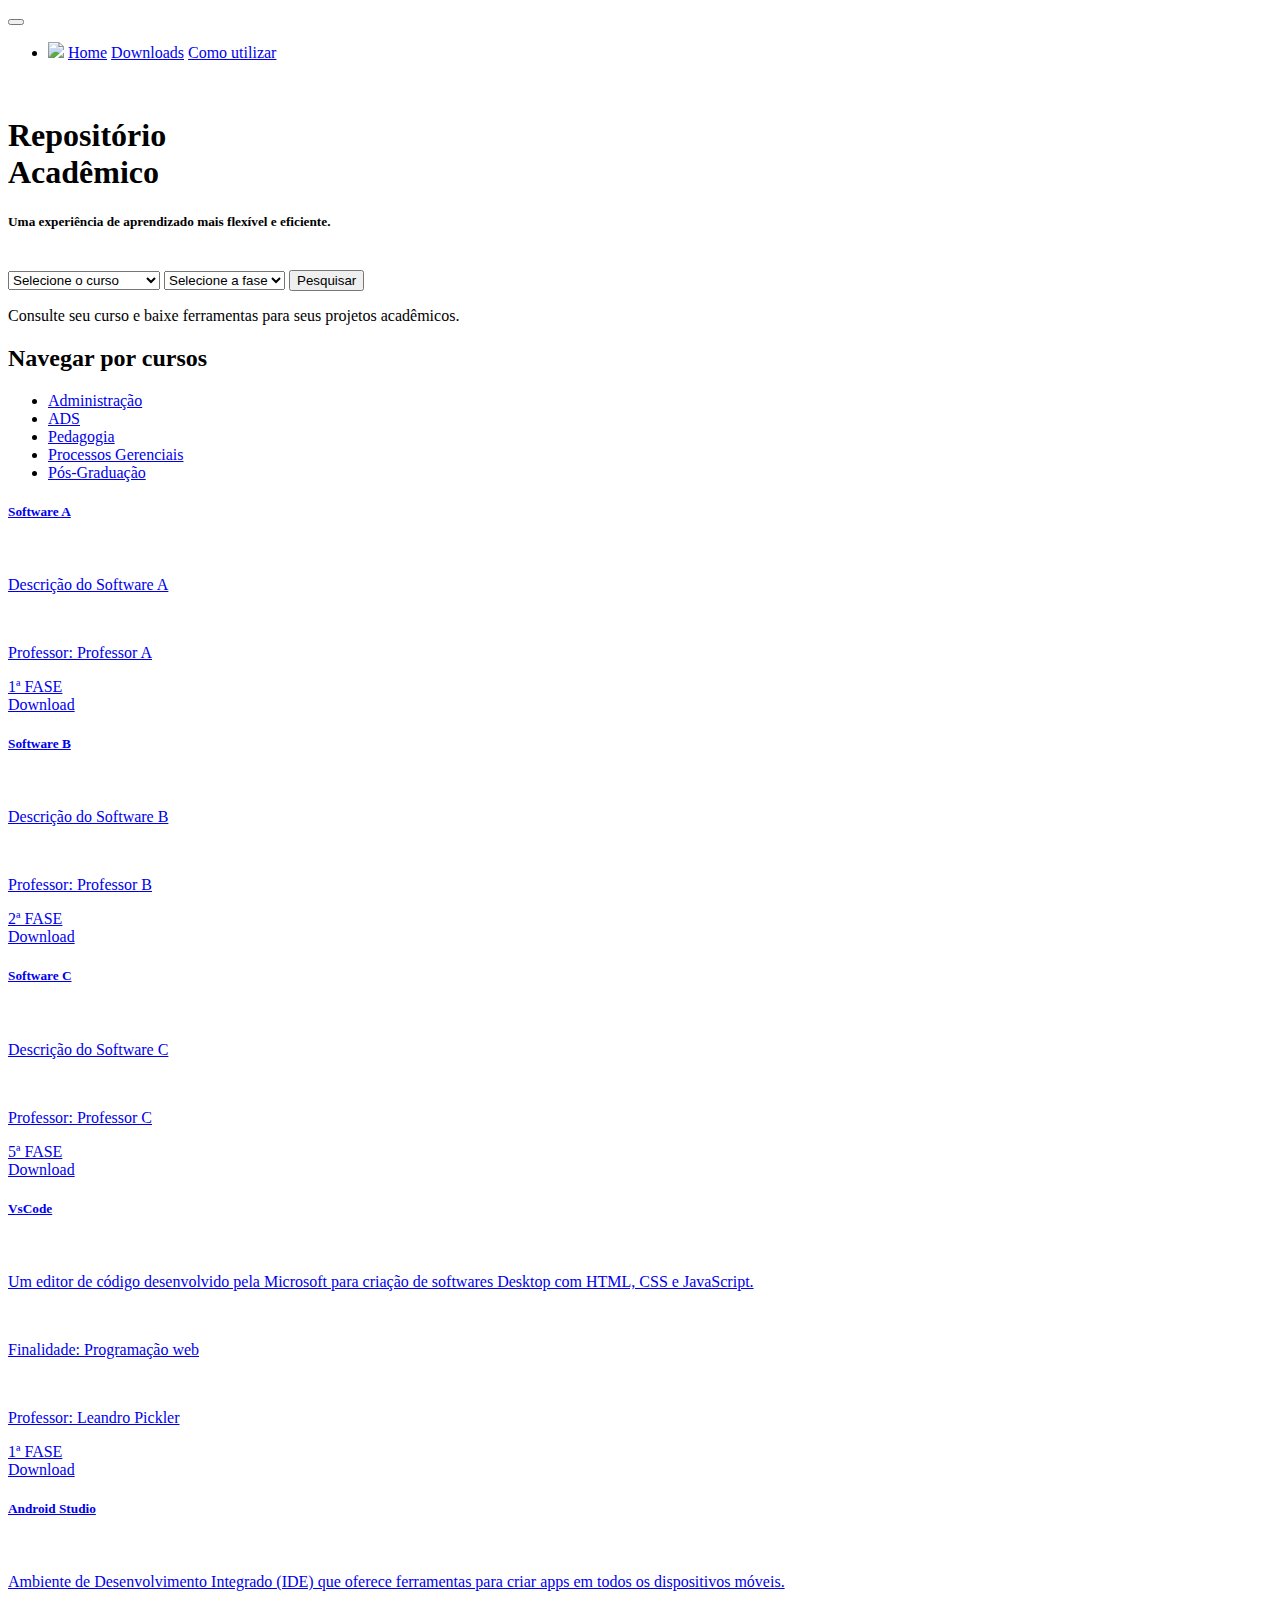
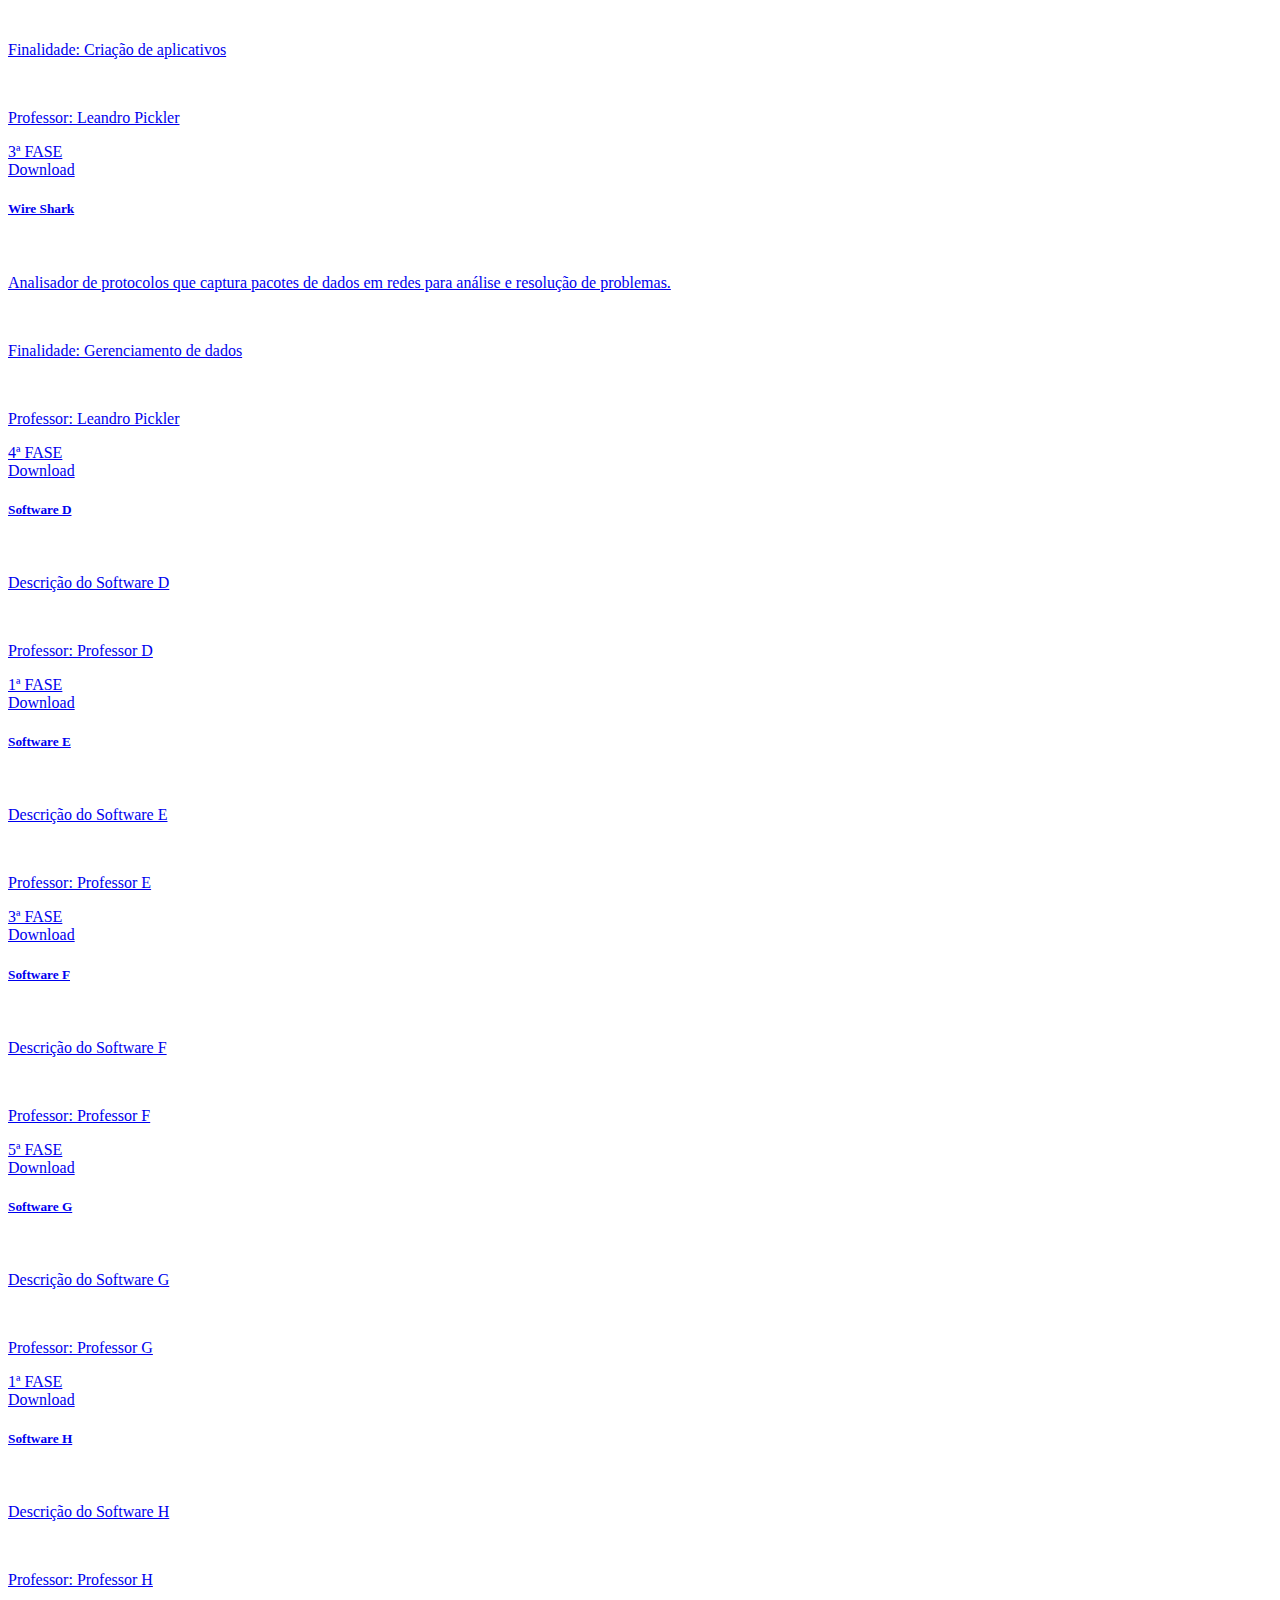
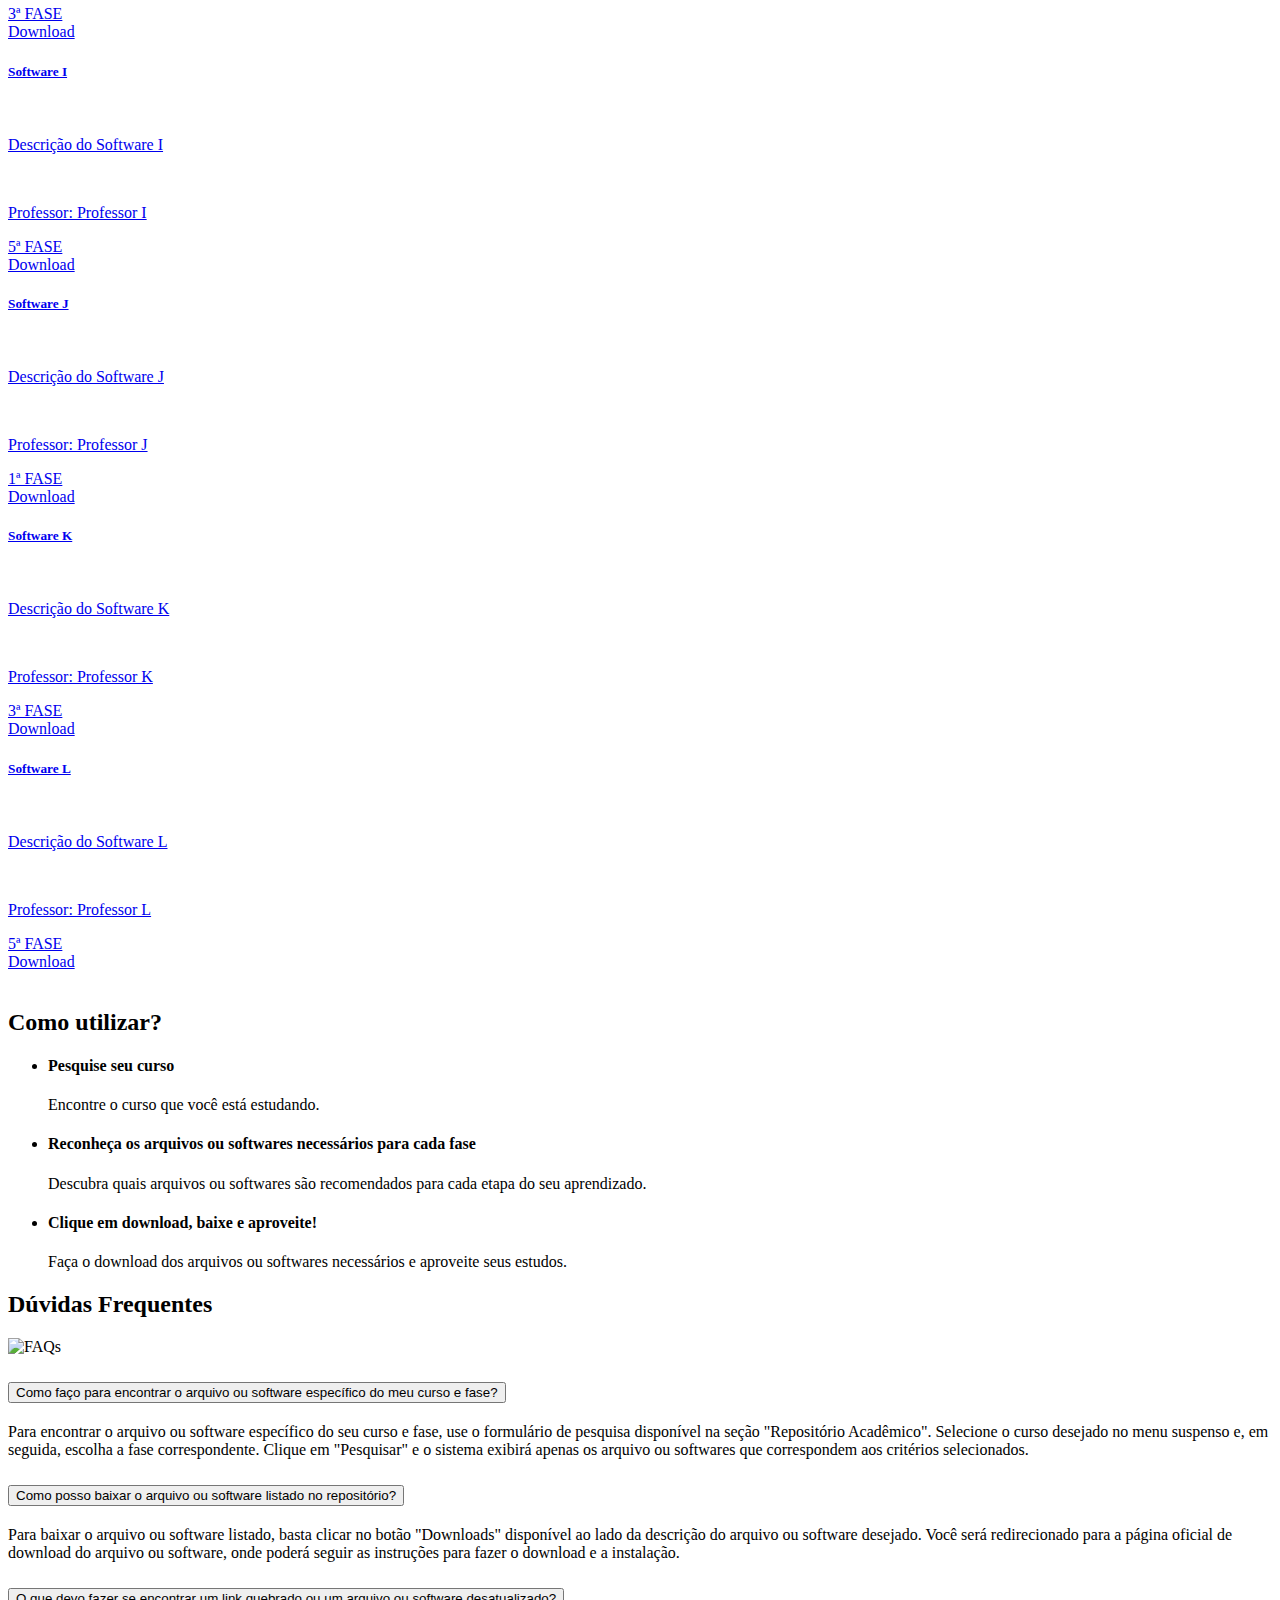
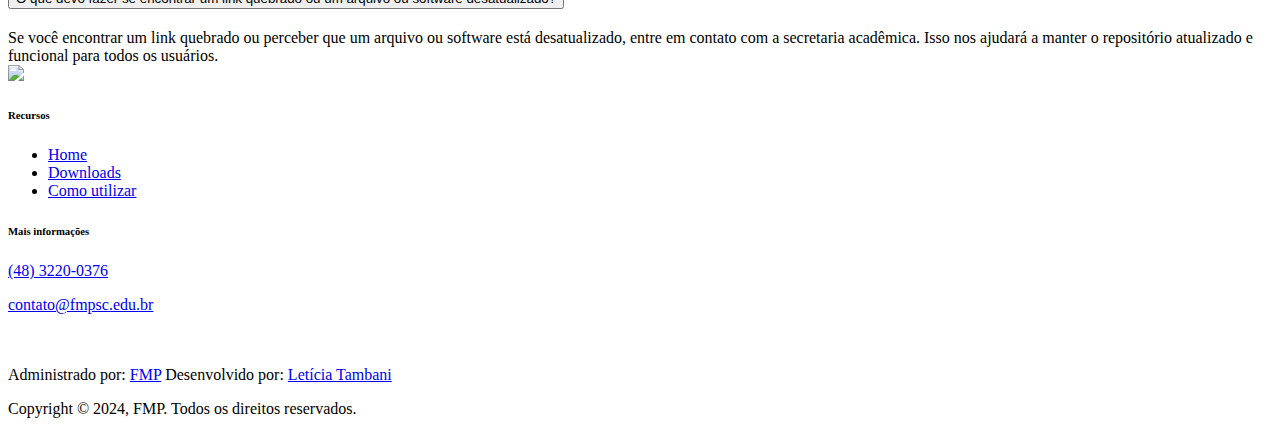
==== index.html @ d6497c0f "Add files via upload" ====
<!doctype html>
<html lang="en">
  <head>
    <meta charset="utf-8">
    <meta name="viewport" content="width=device-width, initial-scale=1">
    <meta name="description" content="">
    <meta name="author" content="">
    <title>FMP - Repositório Acedêmico</title>
    <link rel="icon" href="images/logo.png" type="logo-fmp">
    <!-- CSS FILES -->
    <link rel="preconnect" href="https://fonts.googleapis.com">
    <link rel="preconnect" href="https://fonts.gstatic.com" crossorigin>
    <link href="https://fonts.googleapis.com/css2?family=Montserrat:wght@500;600;700&family=Open+Sans&display=swap" rel="stylesheet">
    <link href="css/bootstrap.min.css" rel="stylesheet">
    <link href="css/bootstrap-icons.css" rel="stylesheet">
    <link href="css/style.css" rel="stylesheet">
  </head>
  <body id="top">
    <main>
      <nav class="navbar navbar-expand-lg">
        <div class="container">
          <a class="navbar-brand" href="index.html"></a>
          <div class="d-lg-none ms-auto me-4">
            <a href="#top" class="navbar-icon bi-person smoothscroll"></a>
          </div>
          <button class="navbar-toggler" type="button" data-bs-toggle="collapse" data-bs-target="#navbarNav" aria-controls="navbarNav" aria-expanded="false" aria-label="Toggle navigation">
            <span class="navbar-toggler-icon"></span>
          </button>
          <div class="collapse navbar-collapse" id="navbarNav">
            <ul class="navbar-nav ms-lg-5 me-lg-auto">
              <li class="nav-item">
                <img src="images/logo_fmp.png">
                <a class="nav-link click-scroll" href="#section_1">Home</a>
                <a class="nav-link click-scroll" href="#section_2">Downloads</a>
                <a class="nav-link click-scroll" href="#section_3">Como utilizar</a>
              </li>
            </ul>
          </div>
        </div>
      </nav>
      <!-- INÍCIO -->
      <section class="hero-section d-flex justify-content-center align-items-center" id="section_1">
        <div class="container">
          <div class="row">
            <div class="col-lg-8 col-12 mx-auto">
              </br>
              <h1 class="text-white text-center">Repositório </br> Acadêmico </h1>
              <h5 class="text-center">Uma experiência de aprendizado mais flexível e eficiente.</h5>
              </br>
              <form id="searchForm" class="custom-form mt-4 pt-2 mb-lg-0 mb-5">
                <div class="input-group input-group-lg">
                  <span class="input-group-text bi-search" id="basic-addon1"></span>
                  <select name="course" id="course" class="form-control">
                    <option value="" disabled selected>Selecione o curso</option>
                    <option value="administracao">Administração</option>
                    <option value="ads">ADS</option>
                    <option value="pedagogia">Pedagogia</option>
                    <option value="processos">Processos Gerenciais</option>
                    <option value="pos">Pós Graduação</option>
                  </select>
                  <select name="phase" id="phase" class="form-control">
                    <option value="" disabled selected>Selecione a fase</option>
                  </select>
                  <button type="submit" class="form-control">Pesquisar</button>
                </div>
              </form>
              <p class="text-white text-center">Consulte seu curso e baixe ferramentas para seus projetos acadêmicos.</p>
            </div>
          </div>
        </div>
      </section>
      <!-- CURSOS -->
      <section class="explore-section section-padding" id="section_2">
         <div class="container">
             <div class="col-12 text-center">
                 <h2 class="mb-4">Navegar por cursos</h2>
             </div>
         </div>
         <div class="container-fluid">
             <div class="row">
                 <ul class="nav nav-tabs" id="myTab" role="tablist">
                     <li class="nav-item" role="presentation">
                         <a class="nav-link active" id="administracao-tab" data-bs-toggle="tab" href="#administracao-tab-pane" role="tab" aria-controls="administracao-tab-pane" aria-selected="true">Administração</a>
                     </li>
                     <li class="nav-item" role="presentation">
                         <a class="nav-link" id="ads-tab" data-bs-toggle="tab" href="#ads-tab-pane" role="tab" aria-controls="ads-tab-pane" aria-selected="false">ADS</a>
                     </li>
                     <li class="nav-item" role="presentation">
                         <a class="nav-link" id="pedagogia-tab" data-bs-toggle="tab" href="#pedagogia-tab-pane" role="tab" aria-controls="pedagogia-tab-pane" aria-selected="false">Pedagogia</a>
                     </li>
                     <li class="nav-item" role="presentation">
                         <a class="nav-link" id="processos-tab" data-bs-toggle="tab" href="#processos-tab-pane" role="tab" aria-controls="processos-tab-pane" aria-selected="false">Processos Gerenciais</a>
                     </li>
                     <li class="nav-item" role="presentation">
                         <a class="nav-link" id="pos-tab" data-bs-toggle="tab" href="#pos-tab-pane" role="tab" aria-controls="pos-tab-pane" aria-selected="false">Pós-Graduação</a>
                     </li>
                 </ul>
             </div>
         </div>
         <div class="container">
             <div class="row">
                 <div class="tab-content" id="myTabContent">
                     <!-- CURSOS: ADMINISTRACAO -->
                     <div class="tab-pane fade show active" id="administracao-tab-pane" role="tabpanel" aria-labelledby="administracao-tab" tabindex="0">
                         <div class="row">
                             <div class="col-lg-4 col-md-6 col-12 mb-4 mb-lg-0">
                                 <div class="custom-block bg-white shadow-lg">
                                     <a href="topics-detail.html">
                                         <div class="d-flex">
                                             <div>
                                                 <h5 class="mb-2">Software A</h5>
                                                 <img src="images/courses/logo_software1.jpg" class="custom-block-image img-fluid" alt="">
                                                 <p class="mb-0">Descrição do Software A</p>
                                                 <br>
                                                 <p class="mb-0">Professor: Professor A</p>
                                             </div>
                                             <span class="badge bg-1fase rounded-pill ms-auto">1ª FASE</span>
                                         </div>
                                     </a>
                                     <a href="https://developer.android.com/studio?hl=pt-br#get-android-studio" class="btn custom-btn mt-2 mt-lg-3">Download</a>
                                 </div>
                             </div>
                             <div class="col-lg-4 col-md-6 col-12 mb-4 mb-lg-0">
                                 <div class="custom-block bg-white shadow-lg">
                                     <a href="topics-detail.html">
                                         <div class="d-flex">
                                             <div>
                                                 <h5 class="mb-2">Software B</h5>
                                                 <img src="images/courses/logo_software2.jpg" class="custom-block-image img-fluid" alt="">
                                                 <p class="mb-0">Descrição do Software B</p>
                                                 <br>
                                                 <p class="mb-0">Professor: Professor B</p>
                                             </div>
                                             <span class="badge bg-2fase rounded-pill ms-auto">2ª FASE</span>
                                         </div>
                                     </a>
                                     <a href="https://developer.android.com/studio?hl=pt-br#get-android-studio" class="btn custom-btn mt-2 mt-lg-3">Download</a>
                                 </div>
                             </div>
                             <div class="col-lg-4 col-md-6 col-12 mb-4 mb-lg-0">
                                 <div class="custom-block bg-white shadow-lg">
                                     <a href="topics-detail.html">
                                         <div class="d-flex">
                                             <div>
                                                 <h5 class="mb-2">Software C</h5>
                                                 <img src="images/courses/logo_software3.jpg" class="custom-block-image img-fluid" alt="">
                                                 <p class="mb-0">Descrição do Software C</p>
                                                 <br>
                                                 <p class="mb-0">Professor: Professor C</p>
                                             </div>
                                             <span class="badge bg-5fase rounded-pill ms-auto">5ª FASE</span>
                                         </div>
                                     </a>
                                     <a href="https://developer.android.com/studio?hl=pt-br#get-android-studio" class="btn custom-btn mt-2 mt-lg-3">Download</a>
                                 </div>
                             </div>
                         </div>
                     </div>
                     <!-- CURSOS: ADS -->
                     <div class="tab-pane fade" id="ads-tab-pane" role="tabpanel" aria-labelledby="ads-tab" tabindex="0">
                         <div class="row">
                             <div class="col-lg-4 col-md-6 col-12 mb-4 mb-lg-0">
                                 <div class="custom-block bg-white shadow-lg">
                                     <a href="topics-detail.html">
                                         <div class="d-flex">
                                             <div>
                                                 <h5 class="mb-2">VsCode</h5>
                                                 <img src="images/courses/logo_vscode.png" class="custom-block-image img-fluid" alt="">
                                                 <p class="mb-0">Um editor de código desenvolvido pela Microsoft para criação de softwares Desktop com HTML, CSS e JavaScript.</p>
                                                 <br>
                                                 <p class="mb-0">Finalidade: Programação web</p>
                                                 <br>
                                                 <p class="mb-0">Professor: Leandro Pickler</p>
                                             </div>
                                             <span class="badge bg-1fase rounded-pill ms-auto">1ª FASE</span>
                                         </div>
                                     </a>
                                     <a href="https://code.visualstudio.com/download" class="btn custom-btn mt-2 mt-lg-3">Download</a>
                                 </div>
                             </div>
                             <div class="col-lg-4 col-md-6 col-12 mb-4 mb-lg-0">
                                 <div class="custom-block bg-white shadow-lg">
                                     <a href="topics-detail.html">
                                         <div class="d-flex">
                                             <div>
                                                 <h5 class="mb-2">Android Studio</h5>
                                                 <img src="images/courses/logo_androidstudio.png" class="custom-block-image img-fluid" alt="">
                                                 <p class="mb-0">Ambiente de Desenvolvimento Integrado (IDE) que oferece ferramentas para criar apps em todos os dispositivos móveis.</p>
                                                 <br>
                                                 <p class="mb-0">Finalidade: Criação de aplicativos</p>
                                                 <br>
                                                 <p class="mb-0">Professor: Leandro Pickler</p>
                                             </div>
                                             <span class="badge bg-3fase rounded-pill ms-auto">3ª FASE</span>
                                         </div>
                                     </a>
                                     <a href="https://developer.android.com/studio?hl=pt-br#get-android-studio" class="btn custom-btn mt-2 mt-lg-3">Download</a>
                                 </div>
                             </div>
                             <div class="col-lg-4 col-md-6 col-12 mb-4 mb-lg-0">
                                 <div class="custom-block bg-white shadow-lg">
                                     <a href="topics-detail.html">
                                         <div class="d-flex">
                                             <div>
                                                 <h5 class="mb-2">Wire Shark</h5>
                                                 <img src="images/courses/logo_wireshark.png" class="custom-block-image img-fluid" alt="">
                                                 <p class="mb-0">Analisador de protocolos que captura pacotes de dados em redes para análise e resolução de problemas.</p>
                                                 <br>
                                                 <p class="mb-0">Finalidade: Gerenciamento de dados</p>
                                                 <br>
                                                 <p class="mb-0">Professor: Leandro Pickler</p>
                                             </div>
                                             <span class="badge bg-4fase rounded-pill ms-auto">4ª FASE</span>
                                         </div>
                                     </a>
                                     <a href="https://www.wireshark.org/download.html" class="btn custom-btn mt-2 mt-lg-3">Download</a>
                                 </div>
                             </div>
                         </div>
                     </div>
                     <!-- CURSOS: PEDAGOGIA -->
                     <div class="tab-pane fade" id="pedagogia-tab-pane" role="tabpanel" aria-labelledby="pedagogia-tab" tabindex="0">
                         <div class="row">
                             <div class="col-lg-4 col-md-6 col-12 mb-4 mb-lg-0">
                                 <div class="custom-block bg-white shadow-lg">
                                     <a href="topics-detail.html">
                                         <div class="d-flex">
                                             <div>
                                                 <h5 class="mb-2">Software D</h5>
                                                 <img src="images/courses/logo_software4.jpg" class="custom-block-image img-fluid" alt="">
                                                 <p class="mb-0">Descrição do Software D</p>
                                                 <br>
                                                 <p class="mb-0">Professor: Professor D</p>
                                             </div>
                                             <span class="badge bg-1fase rounded-pill ms-auto">1ª FASE</span>
                                         </div>
                                     </a>
                                     <a href="https://developer.android.com/studio?hl=pt-br#get-android-studio" class="btn custom-btn mt-2 mt-lg-3">Download</a>
                                 </div>
                             </div>
                             <div class="col-lg-4 col-md-6 col-12 mb-4 mb-lg-0">
                                 <div class="custom-block bg-white shadow-lg">
                                     <a href="topics-detail.html">
                                         <div class="d-flex">
                                             <div>
                                                 <h5 class="mb-2">Software E</h5>
                                                 <img src="images/courses/logo_software5.jpg" class="custom-block-image img-fluid" alt="">
                                                 <p class="mb-0">Descrição do Software E</p>
                                                 <br>
                                                 <p class="mb-0">Professor: Professor E</p>
                                             </div>
                                             <span class="badge bg-3fase rounded-pill ms-auto">3ª FASE</span>
                                         </div>
                                     </a>
                                     <a href="https://developer.android.com/studio?hl=pt-br#get-android-studio" class="btn custom-btn mt-2 mt-lg-3">Download</a>
                                 </div>
                             </div>
                             <div class="col-lg-4 col-md-6 col-12 mb-4 mb-lg-0">
                                 <div class="custom-block bg-white shadow-lg">
                                     <a href="topics-detail.html">
                                         <div class="d-flex">
                                             <div>
                                                 <h5 class="mb-2">Software F</h5>
                                                 <img src="images/courses/logo_software6.jpg" class="custom-block-image img-fluid" alt="">
                                                 <p class="mb-0">Descrição do Software F</p>
                                                 <br>
                                                 <p class="mb-0">Professor: Professor F</p>
                                             </div>
                                             <span class="badge bg-5fase rounded-pill ms-auto">5ª FASE</span>
                                         </div>
                                     </a>
                                     <a href="https://developer.android.com/studio?hl=pt-br#get-android-studio" class="btn custom-btn mt-2 mt-lg-3">Download</a>
                                 </div>
                             </div>
                         </div>
                     </div>
                     <!-- CURSOS: PROCESSOS GERENCIAIS -->
                     <div class="tab-pane fade" id="processos-tab-pane" role="tabpanel" aria-labelledby="processos-tab" tabindex="0">
                         <div class="row">
                             <div class="col-lg-4 col-md-6 col-12 mb-4 mb-lg-0">
                                 <div class="custom-block bg-white shadow-lg">
                                     <a href="topics-detail.html">
                                         <div class="d-flex">
                                             <div>
                                                 <h5 class="mb-2">Software G</h5>
                                                 <img src="images/courses/logo_software7.jpg" class="custom-block-image img-fluid" alt="">
                                                 <p class="mb-0">Descrição do Software G</p>
                                                 <br>
                                                 <p class="mb-0">Professor: Professor G</p>
                                             </div>
                                             <span class="badge bg-1fase rounded-pill ms-auto">1ª FASE</span>
                                         </div>
                                     </a>
                                     <a href="https://developer.android.com/studio?hl=pt-br#get-android-studio" class="btn custom-btn mt-2 mt-lg-3">Download</a>
                                 </div>
                             </div>
                             <div class="col-lg-4 col-md-6 col-12 mb-4 mb-lg-0">
                                 <div class="custom-block bg-white shadow-lg">
                                     <a href="topics-detail.html">
                                         <div class="d-flex">
                                             <div>
                                                 <h5 class="mb-2">Software H</h5>
                                                 <img src="images/courses/logo_software8.jpg" class="custom-block-image img-fluid" alt="">
                                                 <p class="mb-0">Descrição do Software H</p>
                                                 <br>
                                                 <p class="mb-0">Professor: Professor H</p>
                                             </div>
                                             <span class="badge bg-3fase rounded-pill ms-auto">3ª FASE</span>
                                         </div>
                                     </a>
                                     <a href="https://developer.android.com/studio?hl=pt-br#get-android-studio" class="btn custom-btn mt-2 mt-lg-3">Download</a>
                                 </div>
                             </div>
                             <div class="col-lg-4 col-md-6 col-12 mb-4 mb-lg-0">
                                 <div class="custom-block bg-white shadow-lg">
                                     <a href="topics-detail.html">
                                         <div class="d-flex">
                                             <div>
                                                 <h5 class="mb-2">Software I</h5>
                                                 <img src="images/courses/logo_software9.jpg" class="custom-block-image img-fluid" alt="">
                                                 <p class="mb-0">Descrição do Software I</p>
                                                 <br>
                                                 <p class="mb-0">Professor: Professor I</p>
                                             </div>
                                             <span class="badge bg-5fase rounded-pill ms-auto">5ª FASE</span>
                                         </div>
                                     </a>
                                     <a href="https://developer.android.com/studio?hl=pt-br#get-android-studio" class="btn custom-btn mt-2 mt-lg-3">Download</a>
                                 </div>
                             </div>
                         </div>
                     </div>
                     <!-- CURSOS: POS-GRADUACAO -->
                     <div class="tab-pane fade" id="pos-tab-pane" role="tabpanel" aria-labelledby="pos-tab" tabindex="0">
                         <div class="row">
                             <div class="col-lg-4 col-md-6 col-12 mb-4 mb-lg-0">
                                 <div class="custom-block bg-white shadow-lg">
                                     <a href="topics-detail.html">
                                         <div class="d-flex">
                                             <div>
                                                 <h5 class="mb-2">Software J</h5>
                                                 <img src="images/courses/logo_software10.jpg" class="custom-block-image img-fluid" alt="">
                                                 <p class="mb-0">Descrição do Software J</p>
                                                 <br>
                                                 <p class="mb-0">Professor: Professor J</p>
                                             </div>
                                             <span class="badge bg-1fase rounded-pill ms-auto">1ª FASE</span>
                                         </div>
                                     </a>
                                     <a href="https://developer.android.com/studio?hl=pt-br#get-android-studio" class="btn custom-btn mt-2 mt-lg-3">Download</a>
                                 </div>
                             </div>
                             <div class="col-lg-4 col-md-6 col-12 mb-4 mb-lg-0">
                                 <div class="custom-block bg-white shadow-lg">
                                     <a href="topics-detail.html">
                                         <div class="d-flex">
                                             <div>
                                                 <h5 class="mb-2">Software K</h5>
                                                 <img src="images/courses/logo_software11.jpg" class="custom-block-image img-fluid" alt="">
                                                 <p class="mb-0">Descrição do Software K</p>
                                                 <br>
                                                 <p class="mb-0">Professor: Professor K</p>
                                             </div>
                                             <span class="badge bg-3fase rounded-pill ms-auto">3ª FASE</span>
                                         </div>
                                     </a>
                                     <a href="https://developer.android.com/studio?hl=pt-br#get-android-studio" class="btn custom-btn mt-2 mt-lg-3">Download</a>
                                 </div>
                             </div>
                             <div class="col-lg-4 col-md-6 col-12 mb-4 mb-lg-0">
                                 <div class="custom-block bg-white shadow-lg">
                                     <a href="topics-detail.html">
                                         <div class="d-flex">
                                             <div>
                                                 <h5 class="mb-2">Software L</h5>
                                                 <img src="images/courses/logo_software12.jpg" class="custom-block-image img-fluid" alt="">
                                                 <p class="mb-0">Descrição do Software L</p>
                                                 <br>
                                                 <p class="mb-0">Professor: Professor L</p>
                                             </div>
                                             <span class="badge bg-5fase rounded-pill ms-auto">5ª FASE</span>
                                         </div>
                                     </a>
                                     <a href="https://developer.android.com/studio?hl=pt-br#get-android-studio" class="btn custom-btn mt-2 mt-lg-3">Download</a>
                                 </div>
                             </div>
                         </div>
                     </div>
                 </div>
             </div>
         </section>
      <!-- COMO UTILIZAR -->
      <div class="tab-pane fade" id="education-tab-pane" role="tabpanel" aria-labelledby="education-tab" tabindex="0">
        <div class="row">
          <div class="col-lg-6 col-md-6 col-12 mb-4 mb-lg-3">
            <div class="custom-block bg-white shadow-lg">
              <a href="topics-detail.html">
                <div class="d-flex">
                  <img src="images/topics/undraw_Educator_re_ju47.png" class="custom-block-image img-fluid" alt="">
              </a>
            </div>
          </div>
        </div>
      </div>
      </div>
      </div>
      </div>
      </section>
      <section class="timeline-section section-padding" id="section_3">
        <div class="section-overlay"></div>
        <div class="container">
          <div class="row">
            <div class="col-12 text-center">
              <h2 class="text-white mb-4"> Como utilizar? </h1>
            </div>
            <div class="col-lg-10 col-12 mx-auto">
              <div class="timeline-container">
                <ul class="vertical-scrollable-timeline" id="vertical-scrollable-timeline">
                  <div class="list-progress">
                    <div class="inner"></div>
                  </div>
                  <li>
                    <h4 class="text-white mb-3">Pesquise seu curso</h4>
                    <p class="text-white">Encontre o curso que você está estudando.</p>
                    <div class="icon-holder">
                      <i class="bi-search"></i>
                    </div>
                  </li>
                  <li>
                    <h4 class="text-white mb-3">Reconheça os arquivos ou softwares necessários para cada fase</h4>
                    <p class="text-white">Descubra quais arquivos ou softwares são recomendados para cada etapa do seu aprendizado.</p>
                    <div class="icon-holder">
                      <i class="bi-bookmark"></i>
                    </div>
                  </li>
                  <li>
                    <h4 class="text-white mb-3">Clique em download, baixe e aproveite!</h4>
                    <p class="text-white">Faça o download dos arquivos ou softwares necessários e aproveite seus estudos.</p>
                    <div class="icon-holder">
                      <i class="bi-book"></i>
                    </div>
                  </li>
                </ul>
              </div>
            </div>
          </div>
        </div>
      </section>
      <section class="faq-section section-padding" id="section_4">
        <div class="container">
          <div class="row">
            <div class="col-lg-6 col-12">
              <h2 class="mb-4">Dúvidas Frequentes</h2>
            </div>
            <div class="clearfix"></div>
            <div class="col-lg-5 col-12">
              <img src="images/faq.png" class="img-fluid" alt="FAQs">
            </div>
            <div class="col-lg-6 col-12 m-auto">
              <div class="accordion" id="accordionExample">
                <div class="accordion-item">
                  <h2 class="accordion-header" id="headingOne">
                    <button class="accordion-button" type="button" data-bs-toggle="collapse" data-bs-target="#collapseOne" aria-expanded="false" aria-controls="collapseOne"> Como faço para encontrar o arquivo ou software específico do meu curso e fase? </button>
                  </h2>
                  <div id="collapseOne" class="accordion-collapse collapse show" aria-labelledby="headingOne" data-bs-parent="#accordionExample">
                    <div class="accordion-body"> Para encontrar o arquivo ou software específico do seu curso e fase, use o formulário de pesquisa disponível na seção "Repositório Acadêmico". Selecione o curso desejado no menu suspenso e, em seguida, escolha a fase correspondente. Clique em "Pesquisar" e o sistema exibirá apenas os arquivo ou softwares que correspondem aos critérios selecionados. </div>
                  </div>
                </div>
                <div class="accordion-item">
                  <h2 class="accordion-header" id="headingTwo">
                    <button class="accordion-button collapsed" type="button" data-bs-toggle="collapse" data-bs-target="#collapseTwo" aria-expanded="false" aria-controls="collapseTwo"> Como posso baixar o arquivo ou software listado no repositório? </button>
                  </h2>
                  <div id="collapseTwo" class="accordion-collapse collapse" aria-labelledby="headingTwo" data-bs-parent="#accordionExample">
                    <div class="accordion-body"> Para baixar o arquivo ou software listado, basta clicar no botão "Downloads" disponível ao lado da descrição do arquivo ou software desejado. Você será redirecionado para a página oficial de download do arquivo ou software, onde poderá seguir as instruções para fazer o download e a instalação. </div>
                  </div>
                </div>
                <div class="accordion-item">
                  <h2 class="accordion-header" id="headingThree">
                    <button class="accordion-button collapsed" type="button" data-bs-toggle="collapse" data-bs-target="#collapseThree" aria-expanded="false" aria-controls="collapseThree"> O que devo fazer se encontrar um link quebrado ou um arquivo ou software desatualizado? </button>
                  </h2>
                  <div id="collapseThree" class="accordion-collapse collapse" aria-labelledby="headingThree" data-bs-parent="#accordionExample">
                    <div class="accordion-body"> Se você encontrar um link quebrado ou perceber que um arquivo ou software está desatualizado, entre em contato com a secretaria acadêmica. Isso nos ajudará a manter o repositório atualizado e funcional para todos os usuários. </div>
                  </div>
                </div>
              </div>
            </div>
          </div>
        </div>
      </section>
      <footer class="site-footer section-padding">
        <div class="container">
          <div class="row">
            <div class="col-lg-3 col-12 mb-4 pb-2">
              <a class="navbar-brand mb-2" href="index.html">
                <img src="images/logo_fmp.png">
              </a>
            </div>
            <div class="col-lg-3 col-md-4 col-6">
              <h6 class="site-footer-title mb-3">Recursos</h6>
              <ul class="site-footer-links">
                <li class="site-footer-link-item">
                  <a href="section_1" class="site-footer-link">Home</a>
                </li>
                <li class="site-footer-link-item">
                  <a href="section_2" class="site-footer-link">Downloads</a>
                </li>
                <li class="site-footer-link-item">
                  <a href="section_3" class="site-footer-link">Como utilizar</a>
                </li>
              </ul>
            </div>
            <div class="col-lg-3 col-md-4 col-6 mb-4 mb-lg-0">
              <h6 class="site-footer-title mb-3">Mais informações</h6>
              <p class="text-white d-flex mb-1">
                <a href="tel: +554832200376" class="site-footer-link"> (48) 3220-0376 </a>
              </p>
              <p class="text-white d-flex">
                <a href="mailto:contato@fmpsc.edu.br" class="site-footer-link"> contato@fmpsc.edu.br </a>
              </p>
            </div>
            <div class="col-lg-3 col-md-4 col-12 mt-4 mt-lg-0 ms-auto">
              <br>
              <br>Administrado por: <a rel="nofollow" href="http://fmpsc.edu.br/" target="_blank">FMP</a> Desenvolvido por: <a href="https://www.linkedin.com/in/let%C3%ADcia-tambani/">Letícia Tambani</a>
              </p>
            </div>
            <p class="copyright-text mt-lg-5 mt-4">Copyright © 2024, FMP. Todos os direitos reservados.
          </div>
        </div>
      </footer>
      <!-- ARQUIVOS JAVA -->
      <script src="js/jquery.min.js"></script>
      <script src="js/bootstrap.bundle.min.js"></script>
      <script src="js/jquery.sticky.js"></script>
      <script src="js/click-scroll.js"></script>
      <script src="js/custom.js"></script>
      <script src="js/scripts.js"></script>
  </body>
</html>
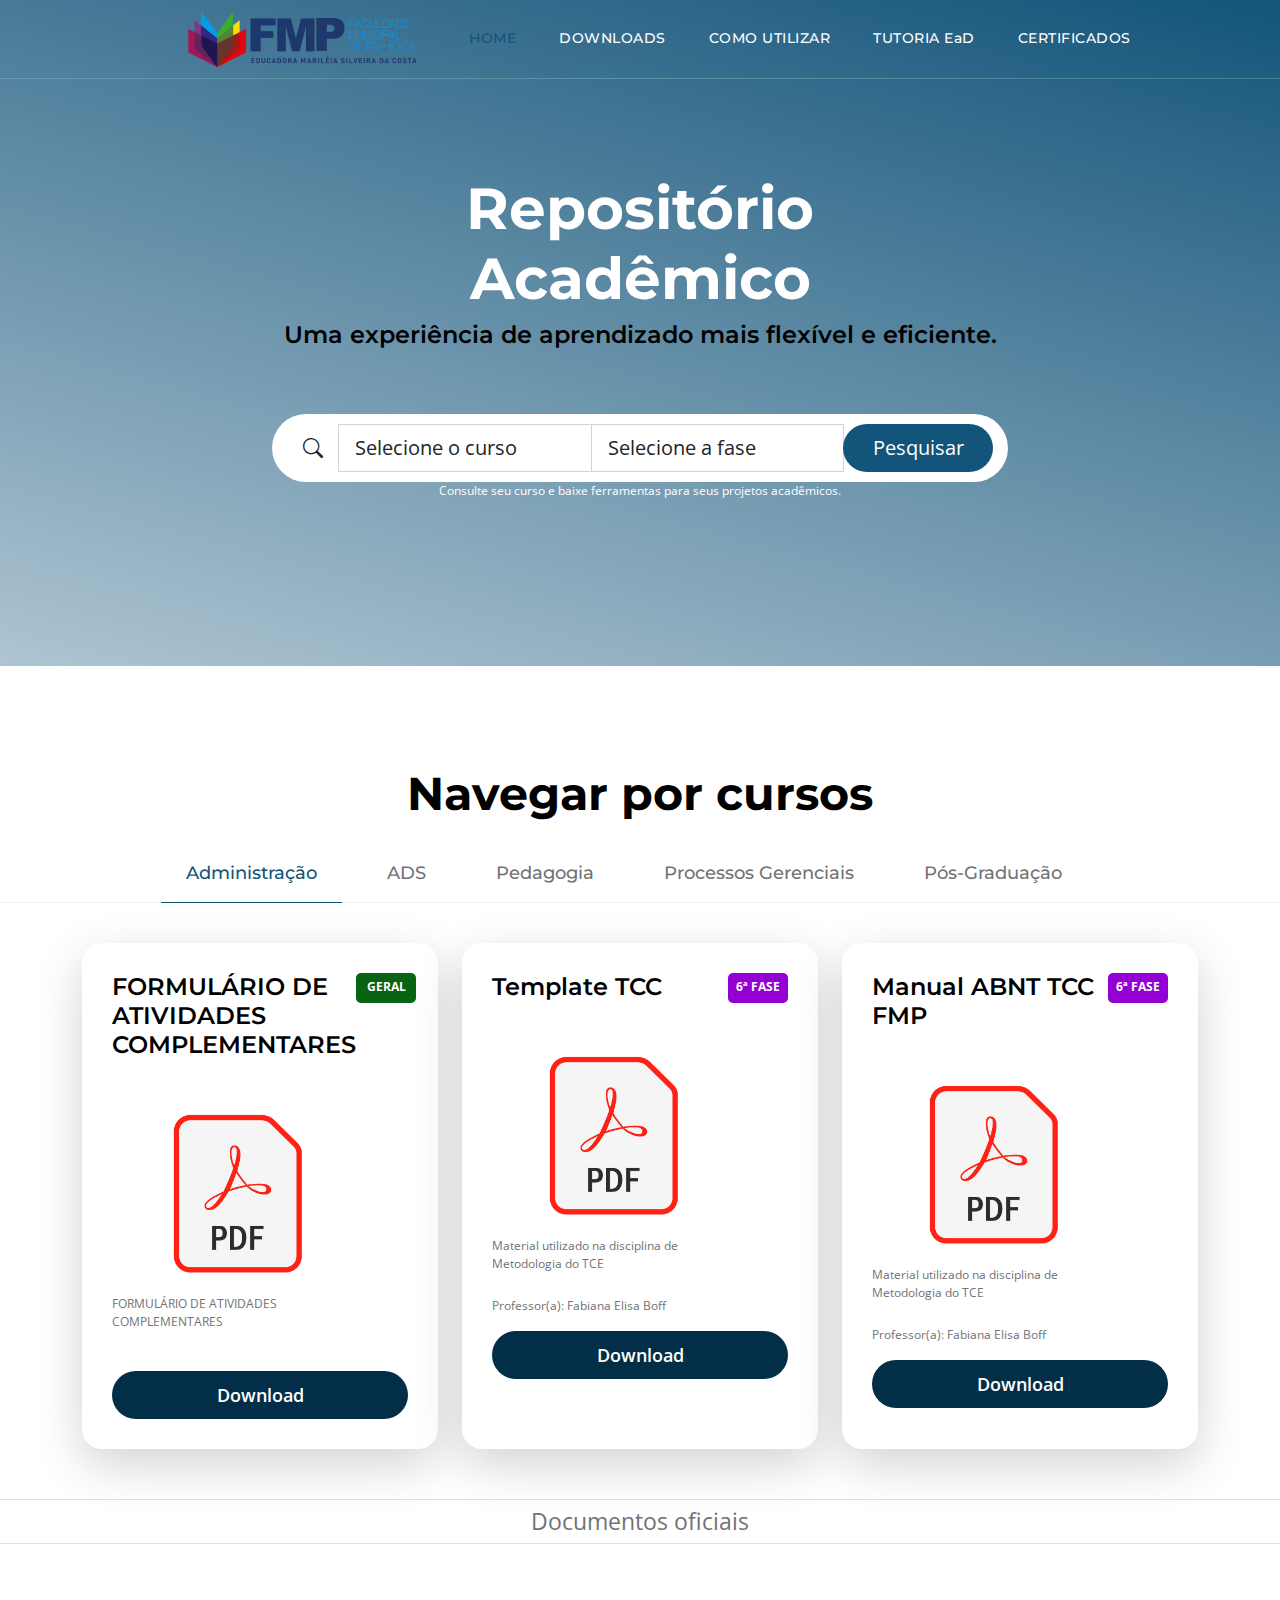
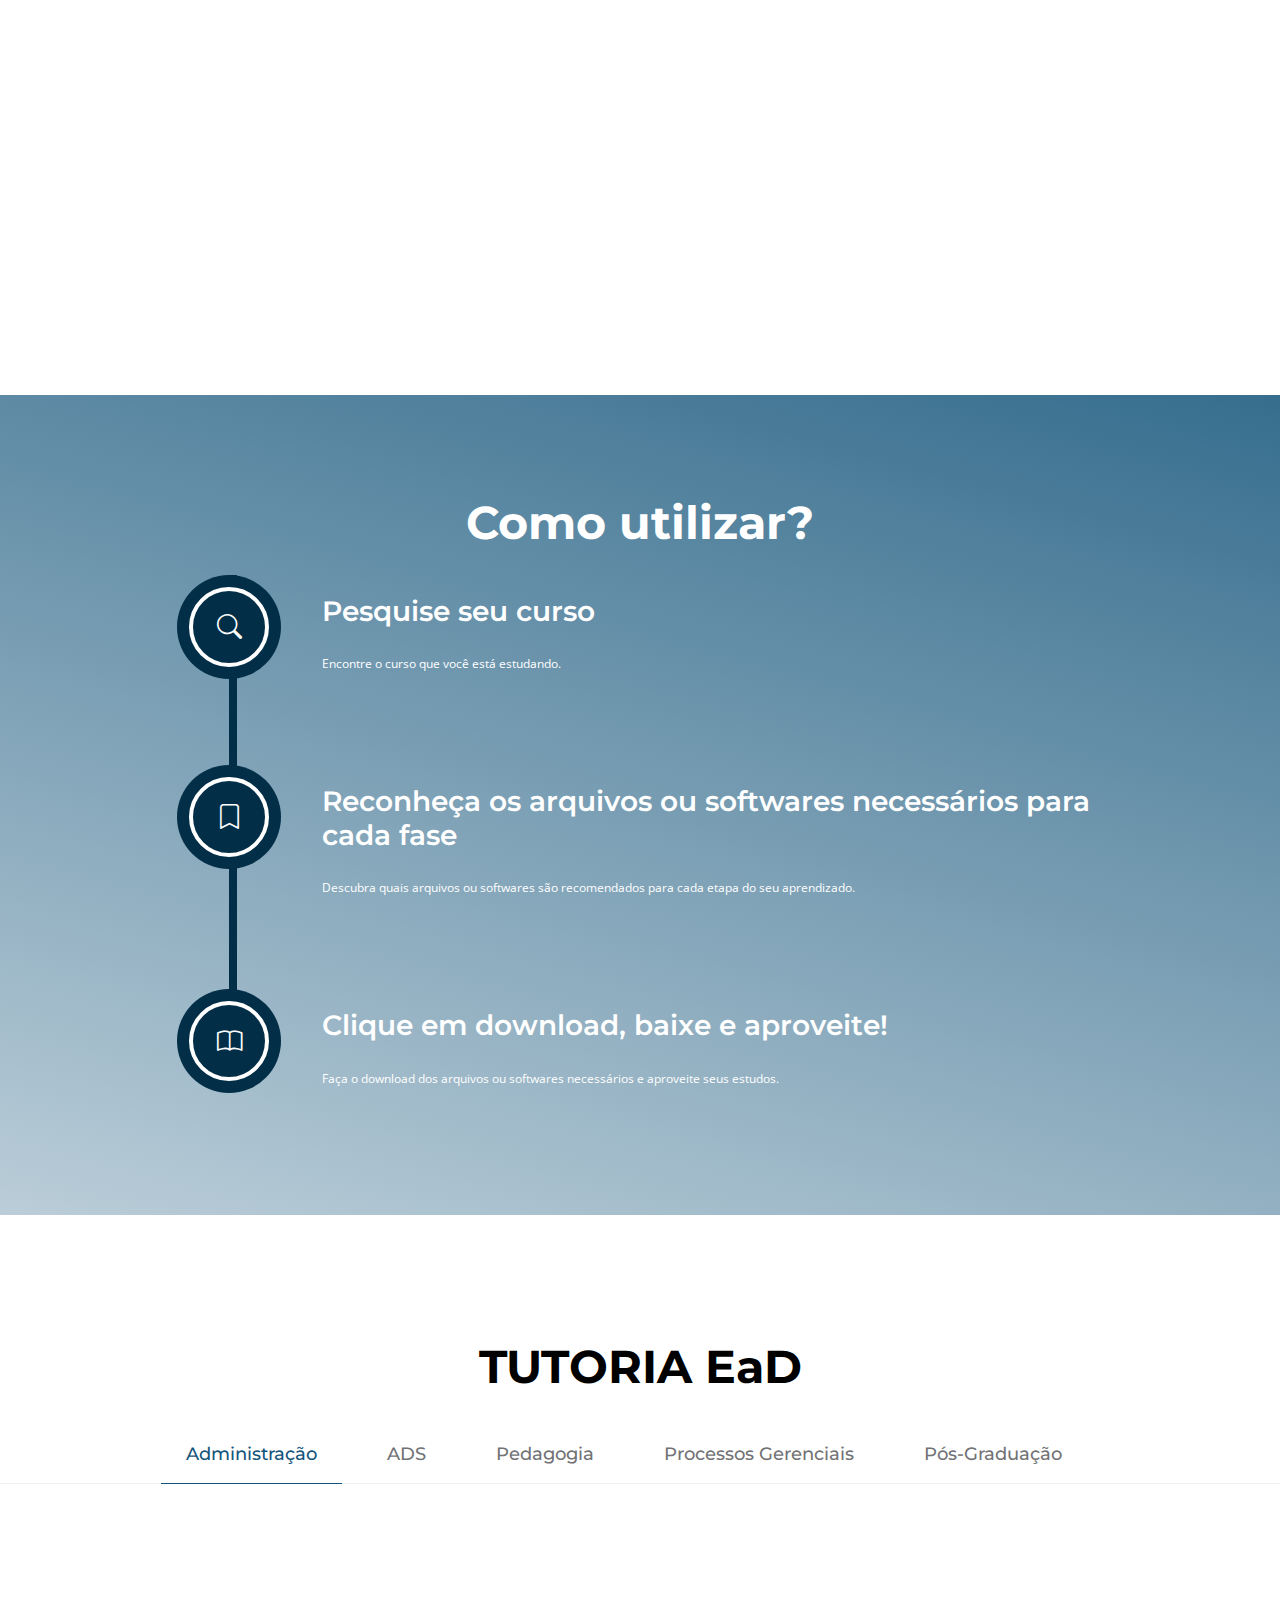
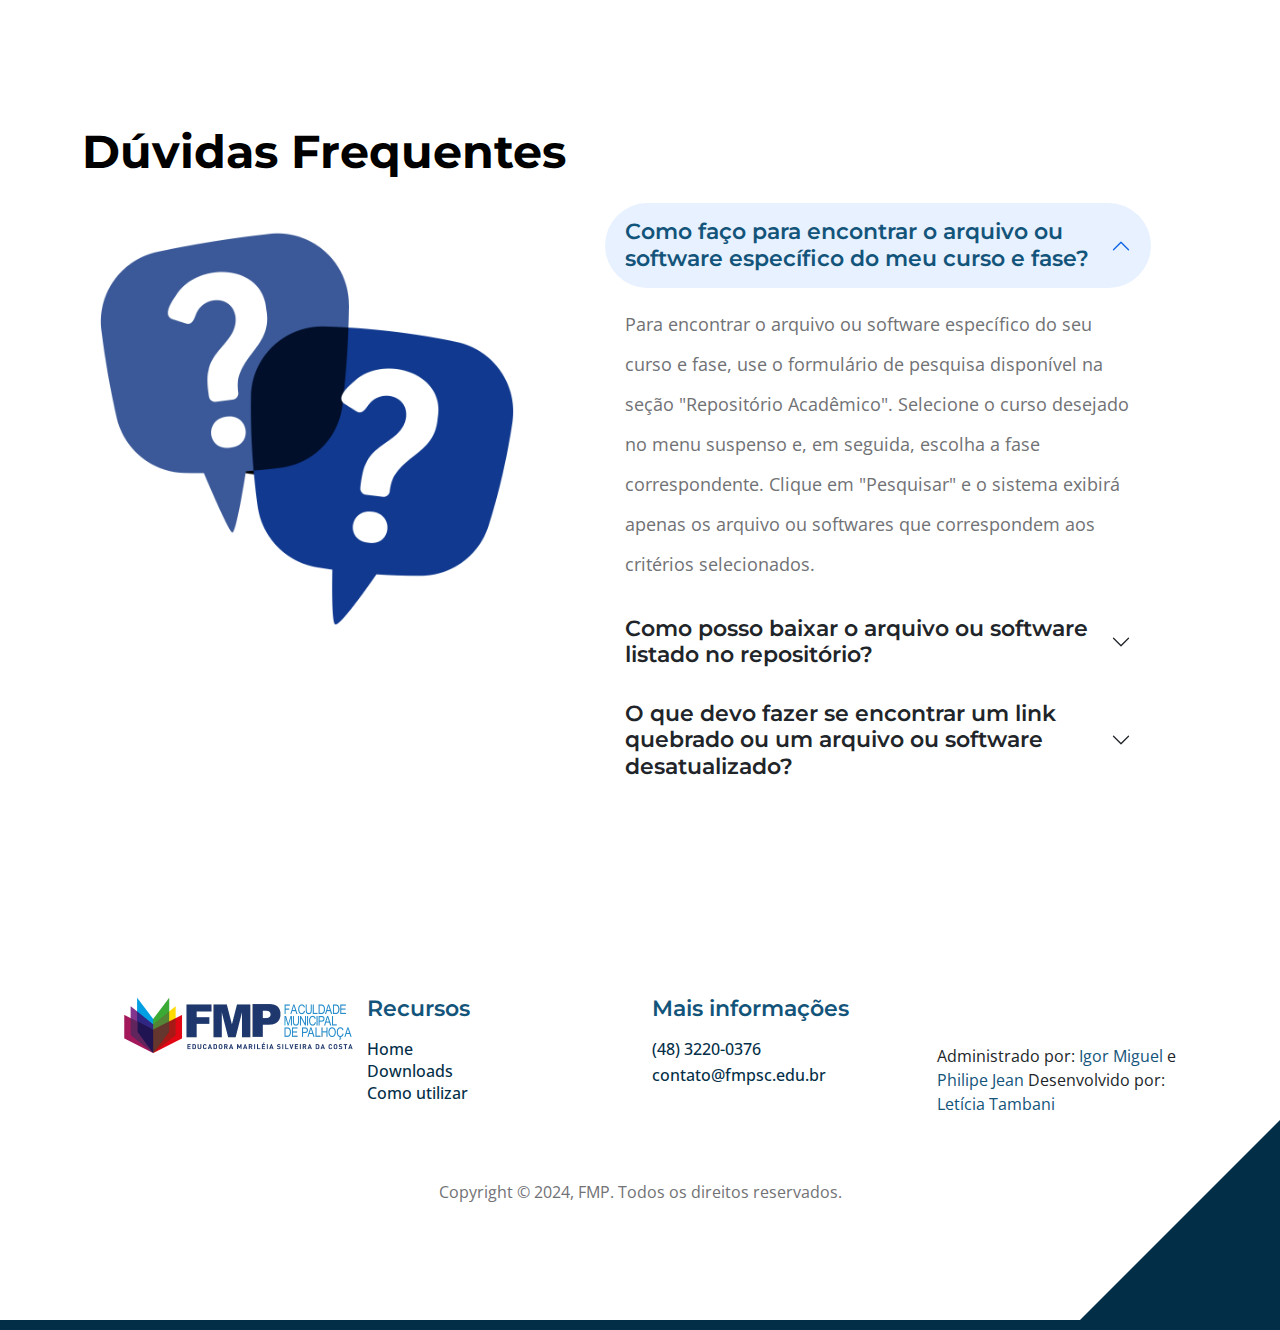
==== commit dcd67b6b: "Add files via upload" ====
--- a/index.html
+++ b/index.html
@@ -1,5 +1,5 @@
 <!doctype html>
-<html lang="en">
+<html lang="pt-br">
   <head>
     <meta charset="utf-8">
     <meta name="viewport" content="width=device-width, initial-scale=1">
@@ -30,9 +30,11 @@
             <ul class="navbar-nav ms-lg-5 me-lg-auto">
               <li class="nav-item">
                 <img src="images/logo_fmp.png">
-                <a class="nav-link click-scroll" href="#section_1">Home</a>
-                <a class="nav-link click-scroll" href="#section_2">Downloads</a>
-                <a class="nav-link click-scroll" href="#section_3">Como utilizar</a>
+                <a class="nav-link click-scroll" href="#section_1">HOME</a>
+                <a class="nav-link click-scroll" href="#section_2">DOWNLOADS</a>
+                <a class="nav-link click-scroll" href="#section_3">COMO UTILIZAR</a>
+                <a class="nav-link click-scroll" href="#section_4">TUTORIA EaD</a>
+                <a class="nav-link" href="Certificado Aula Inaugural.html">CERTIFICADOS</a>
               </li>
             </ul>
           </div>
@@ -71,323 +73,61 @@
       </section>
       <!-- CURSOS -->
       <section class="explore-section section-padding" id="section_2">
-         <div class="container">
-             <div class="col-12 text-center">
-                 <h2 class="mb-4">Navegar por cursos</h2>
-             </div>
-         </div>
-         <div class="container-fluid">
-             <div class="row">
-                 <ul class="nav nav-tabs" id="myTab" role="tablist">
-                     <li class="nav-item" role="presentation">
-                         <a class="nav-link active" id="administracao-tab" data-bs-toggle="tab" href="#administracao-tab-pane" role="tab" aria-controls="administracao-tab-pane" aria-selected="true">Administração</a>
-                     </li>
-                     <li class="nav-item" role="presentation">
-                         <a class="nav-link" id="ads-tab" data-bs-toggle="tab" href="#ads-tab-pane" role="tab" aria-controls="ads-tab-pane" aria-selected="false">ADS</a>
-                     </li>
-                     <li class="nav-item" role="presentation">
-                         <a class="nav-link" id="pedagogia-tab" data-bs-toggle="tab" href="#pedagogia-tab-pane" role="tab" aria-controls="pedagogia-tab-pane" aria-selected="false">Pedagogia</a>
-                     </li>
-                     <li class="nav-item" role="presentation">
-                         <a class="nav-link" id="processos-tab" data-bs-toggle="tab" href="#processos-tab-pane" role="tab" aria-controls="processos-tab-pane" aria-selected="false">Processos Gerenciais</a>
-                     </li>
-                     <li class="nav-item" role="presentation">
-                         <a class="nav-link" id="pos-tab" data-bs-toggle="tab" href="#pos-tab-pane" role="tab" aria-controls="pos-tab-pane" aria-selected="false">Pós-Graduação</a>
-                     </li>
-                 </ul>
-             </div>
-         </div>
-         <div class="container">
-             <div class="row">
-                 <div class="tab-content" id="myTabContent">
-                     <!-- CURSOS: ADMINISTRACAO -->
-                     <div class="tab-pane fade show active" id="administracao-tab-pane" role="tabpanel" aria-labelledby="administracao-tab" tabindex="0">
-                         <div class="row">
-                             <div class="col-lg-4 col-md-6 col-12 mb-4 mb-lg-0">
-                                 <div class="custom-block bg-white shadow-lg">
-                                     <a href="topics-detail.html">
-                                         <div class="d-flex">
-                                             <div>
-                                                 <h5 class="mb-2">Software A</h5>
-                                                 <img src="images/courses/logo_software1.jpg" class="custom-block-image img-fluid" alt="">
-                                                 <p class="mb-0">Descrição do Software A</p>
-                                                 <br>
-                                                 <p class="mb-0">Professor: Professor A</p>
-                                             </div>
-                                             <span class="badge bg-1fase rounded-pill ms-auto">1ª FASE</span>
-                                         </div>
-                                     </a>
-                                     <a href="https://developer.android.com/studio?hl=pt-br#get-android-studio" class="btn custom-btn mt-2 mt-lg-3">Download</a>
-                                 </div>
-                             </div>
-                             <div class="col-lg-4 col-md-6 col-12 mb-4 mb-lg-0">
-                                 <div class="custom-block bg-white shadow-lg">
-                                     <a href="topics-detail.html">
-                                         <div class="d-flex">
-                                             <div>
-                                                 <h5 class="mb-2">Software B</h5>
-                                                 <img src="images/courses/logo_software2.jpg" class="custom-block-image img-fluid" alt="">
-                                                 <p class="mb-0">Descrição do Software B</p>
-                                                 <br>
-                                                 <p class="mb-0">Professor: Professor B</p>
-                                             </div>
-                                             <span class="badge bg-2fase rounded-pill ms-auto">2ª FASE</span>
-                                         </div>
-                                     </a>
-                                     <a href="https://developer.android.com/studio?hl=pt-br#get-android-studio" class="btn custom-btn mt-2 mt-lg-3">Download</a>
-                                 </div>
-                             </div>
-                             <div class="col-lg-4 col-md-6 col-12 mb-4 mb-lg-0">
-                                 <div class="custom-block bg-white shadow-lg">
-                                     <a href="topics-detail.html">
-                                         <div class="d-flex">
-                                             <div>
-                                                 <h5 class="mb-2">Software C</h5>
-                                                 <img src="images/courses/logo_software3.jpg" class="custom-block-image img-fluid" alt="">
-                                                 <p class="mb-0">Descrição do Software C</p>
-                                                 <br>
-                                                 <p class="mb-0">Professor: Professor C</p>
-                                             </div>
-                                             <span class="badge bg-5fase rounded-pill ms-auto">5ª FASE</span>
-                                         </div>
-                                     </a>
-                                     <a href="https://developer.android.com/studio?hl=pt-br#get-android-studio" class="btn custom-btn mt-2 mt-lg-3">Download</a>
-                                 </div>
-                             </div>
-                         </div>
-                     </div>
-                     <!-- CURSOS: ADS -->
-                     <div class="tab-pane fade" id="ads-tab-pane" role="tabpanel" aria-labelledby="ads-tab" tabindex="0">
-                         <div class="row">
-                             <div class="col-lg-4 col-md-6 col-12 mb-4 mb-lg-0">
-                                 <div class="custom-block bg-white shadow-lg">
-                                     <a href="topics-detail.html">
-                                         <div class="d-flex">
-                                             <div>
-                                                 <h5 class="mb-2">VsCode</h5>
-                                                 <img src="images/courses/logo_vscode.png" class="custom-block-image img-fluid" alt="">
-                                                 <p class="mb-0">Um editor de código desenvolvido pela Microsoft para criação de softwares Desktop com HTML, CSS e JavaScript.</p>
-                                                 <br>
-                                                 <p class="mb-0">Finalidade: Programação web</p>
-                                                 <br>
-                                                 <p class="mb-0">Professor: Leandro Pickler</p>
-                                             </div>
-                                             <span class="badge bg-1fase rounded-pill ms-auto">1ª FASE</span>
-                                         </div>
-                                     </a>
-                                     <a href="https://code.visualstudio.com/download" class="btn custom-btn mt-2 mt-lg-3">Download</a>
-                                 </div>
-                             </div>
-                             <div class="col-lg-4 col-md-6 col-12 mb-4 mb-lg-0">
-                                 <div class="custom-block bg-white shadow-lg">
-                                     <a href="topics-detail.html">
-                                         <div class="d-flex">
-                                             <div>
-                                                 <h5 class="mb-2">Android Studio</h5>
-                                                 <img src="images/courses/logo_androidstudio.png" class="custom-block-image img-fluid" alt="">
-                                                 <p class="mb-0">Ambiente de Desenvolvimento Integrado (IDE) que oferece ferramentas para criar apps em todos os dispositivos móveis.</p>
-                                                 <br>
-                                                 <p class="mb-0">Finalidade: Criação de aplicativos</p>
-                                                 <br>
-                                                 <p class="mb-0">Professor: Leandro Pickler</p>
-                                             </div>
-                                             <span class="badge bg-3fase rounded-pill ms-auto">3ª FASE</span>
-                                         </div>
-                                     </a>
-                                     <a href="https://developer.android.com/studio?hl=pt-br#get-android-studio" class="btn custom-btn mt-2 mt-lg-3">Download</a>
-                                 </div>
-                             </div>
-                             <div class="col-lg-4 col-md-6 col-12 mb-4 mb-lg-0">
-                                 <div class="custom-block bg-white shadow-lg">
-                                     <a href="topics-detail.html">
-                                         <div class="d-flex">
-                                             <div>
-                                                 <h5 class="mb-2">Wire Shark</h5>
-                                                 <img src="images/courses/logo_wireshark.png" class="custom-block-image img-fluid" alt="">
-                                                 <p class="mb-0">Analisador de protocolos que captura pacotes de dados em redes para análise e resolução de problemas.</p>
-                                                 <br>
-                                                 <p class="mb-0">Finalidade: Gerenciamento de dados</p>
-                                                 <br>
-                                                 <p class="mb-0">Professor: Leandro Pickler</p>
-                                             </div>
-                                             <span class="badge bg-4fase rounded-pill ms-auto">4ª FASE</span>
-                                         </div>
-                                     </a>
-                                     <a href="https://www.wireshark.org/download.html" class="btn custom-btn mt-2 mt-lg-3">Download</a>
-                                 </div>
-                             </div>
-                         </div>
-                     </div>
-                     <!-- CURSOS: PEDAGOGIA -->
-                     <div class="tab-pane fade" id="pedagogia-tab-pane" role="tabpanel" aria-labelledby="pedagogia-tab" tabindex="0">
-                         <div class="row">
-                             <div class="col-lg-4 col-md-6 col-12 mb-4 mb-lg-0">
-                                 <div class="custom-block bg-white shadow-lg">
-                                     <a href="topics-detail.html">
-                                         <div class="d-flex">
-                                             <div>
-                                                 <h5 class="mb-2">Software D</h5>
-                                                 <img src="images/courses/logo_software4.jpg" class="custom-block-image img-fluid" alt="">
-                                                 <p class="mb-0">Descrição do Software D</p>
-                                                 <br>
-                                                 <p class="mb-0">Professor: Professor D</p>
-                                             </div>
-                                             <span class="badge bg-1fase rounded-pill ms-auto">1ª FASE</span>
-                                         </div>
-                                     </a>
-                                     <a href="https://developer.android.com/studio?hl=pt-br#get-android-studio" class="btn custom-btn mt-2 mt-lg-3">Download</a>
-                                 </div>
-                             </div>
-                             <div class="col-lg-4 col-md-6 col-12 mb-4 mb-lg-0">
-                                 <div class="custom-block bg-white shadow-lg">
-                                     <a href="topics-detail.html">
-                                         <div class="d-flex">
-                                             <div>
-                                                 <h5 class="mb-2">Software E</h5>
-                                                 <img src="images/courses/logo_software5.jpg" class="custom-block-image img-fluid" alt="">
-                                                 <p class="mb-0">Descrição do Software E</p>
-                                                 <br>
-                                                 <p class="mb-0">Professor: Professor E</p>
-                                             </div>
-                                             <span class="badge bg-3fase rounded-pill ms-auto">3ª FASE</span>
-                                         </div>
-                                     </a>
-                                     <a href="https://developer.android.com/studio?hl=pt-br#get-android-studio" class="btn custom-btn mt-2 mt-lg-3">Download</a>
-                                 </div>
-                             </div>
-                             <div class="col-lg-4 col-md-6 col-12 mb-4 mb-lg-0">
-                                 <div class="custom-block bg-white shadow-lg">
-                                     <a href="topics-detail.html">
-                                         <div class="d-flex">
-                                             <div>
-                                                 <h5 class="mb-2">Software F</h5>
-                                                 <img src="images/courses/logo_software6.jpg" class="custom-block-image img-fluid" alt="">
-                                                 <p class="mb-0">Descrição do Software F</p>
-                                                 <br>
-                                                 <p class="mb-0">Professor: Professor F</p>
-                                             </div>
-                                             <span class="badge bg-5fase rounded-pill ms-auto">5ª FASE</span>
-                                         </div>
-                                     </a>
-                                     <a href="https://developer.android.com/studio?hl=pt-br#get-android-studio" class="btn custom-btn mt-2 mt-lg-3">Download</a>
-                                 </div>
-                             </div>
-                         </div>
-                     </div>
-                     <!-- CURSOS: PROCESSOS GERENCIAIS -->
-                     <div class="tab-pane fade" id="processos-tab-pane" role="tabpanel" aria-labelledby="processos-tab" tabindex="0">
-                         <div class="row">
-                             <div class="col-lg-4 col-md-6 col-12 mb-4 mb-lg-0">
-                                 <div class="custom-block bg-white shadow-lg">
-                                     <a href="topics-detail.html">
-                                         <div class="d-flex">
-                                             <div>
-                                                 <h5 class="mb-2">Software G</h5>
-                                                 <img src="images/courses/logo_software7.jpg" class="custom-block-image img-fluid" alt="">
-                                                 <p class="mb-0">Descrição do Software G</p>
-                                                 <br>
-                                                 <p class="mb-0">Professor: Professor G</p>
-                                             </div>
-                                             <span class="badge bg-1fase rounded-pill ms-auto">1ª FASE</span>
-                                         </div>
-                                     </a>
-                                     <a href="https://developer.android.com/studio?hl=pt-br#get-android-studio" class="btn custom-btn mt-2 mt-lg-3">Download</a>
-                                 </div>
-                             </div>
-                             <div class="col-lg-4 col-md-6 col-12 mb-4 mb-lg-0">
-                                 <div class="custom-block bg-white shadow-lg">
-                                     <a href="topics-detail.html">
-                                         <div class="d-flex">
-                                             <div>
-                                                 <h5 class="mb-2">Software H</h5>
-                                                 <img src="images/courses/logo_software8.jpg" class="custom-block-image img-fluid" alt="">
-                                                 <p class="mb-0">Descrição do Software H</p>
-                                                 <br>
-                                                 <p class="mb-0">Professor: Professor H</p>
-                                             </div>
-                                             <span class="badge bg-3fase rounded-pill ms-auto">3ª FASE</span>
-                                         </div>
-                                     </a>
-                                     <a href="https://developer.android.com/studio?hl=pt-br#get-android-studio" class="btn custom-btn mt-2 mt-lg-3">Download</a>
-                                 </div>
-                             </div>
-                             <div class="col-lg-4 col-md-6 col-12 mb-4 mb-lg-0">
-                                 <div class="custom-block bg-white shadow-lg">
-                                     <a href="topics-detail.html">
-                                         <div class="d-flex">
-                                             <div>
-                                                 <h5 class="mb-2">Software I</h5>
-                                                 <img src="images/courses/logo_software9.jpg" class="custom-block-image img-fluid" alt="">
-                                                 <p class="mb-0">Descrição do Software I</p>
-                                                 <br>
-                                                 <p class="mb-0">Professor: Professor I</p>
-                                             </div>
-                                             <span class="badge bg-5fase rounded-pill ms-auto">5ª FASE</span>
-                                         </div>
-                                     </a>
-                                     <a href="https://developer.android.com/studio?hl=pt-br#get-android-studio" class="btn custom-btn mt-2 mt-lg-3">Download</a>
-                                 </div>
-                             </div>
-                         </div>
-                     </div>
-                     <!-- CURSOS: POS-GRADUACAO -->
-                     <div class="tab-pane fade" id="pos-tab-pane" role="tabpanel" aria-labelledby="pos-tab" tabindex="0">
-                         <div class="row">
-                             <div class="col-lg-4 col-md-6 col-12 mb-4 mb-lg-0">
-                                 <div class="custom-block bg-white shadow-lg">
-                                     <a href="topics-detail.html">
-                                         <div class="d-flex">
-                                             <div>
-                                                 <h5 class="mb-2">Software J</h5>
-                                                 <img src="images/courses/logo_software10.jpg" class="custom-block-image img-fluid" alt="">
-                                                 <p class="mb-0">Descrição do Software J</p>
-                                                 <br>
-                                                 <p class="mb-0">Professor: Professor J</p>
-                                             </div>
-                                             <span class="badge bg-1fase rounded-pill ms-auto">1ª FASE</span>
-                                         </div>
-                                     </a>
-                                     <a href="https://developer.android.com/studio?hl=pt-br#get-android-studio" class="btn custom-btn mt-2 mt-lg-3">Download</a>
-                                 </div>
-                             </div>
-                             <div class="col-lg-4 col-md-6 col-12 mb-4 mb-lg-0">
-                                 <div class="custom-block bg-white shadow-lg">
-                                     <a href="topics-detail.html">
-                                         <div class="d-flex">
-                                             <div>
-                                                 <h5 class="mb-2">Software K</h5>
-                                                 <img src="images/courses/logo_software11.jpg" class="custom-block-image img-fluid" alt="">
-                                                 <p class="mb-0">Descrição do Software K</p>
-                                                 <br>
-                                                 <p class="mb-0">Professor: Professor K</p>
-                                             </div>
-                                             <span class="badge bg-3fase rounded-pill ms-auto">3ª FASE</span>
-                                         </div>
-                                     </a>
-                                     <a href="https://developer.android.com/studio?hl=pt-br#get-android-studio" class="btn custom-btn mt-2 mt-lg-3">Download</a>
-                                 </div>
-                             </div>
-                             <div class="col-lg-4 col-md-6 col-12 mb-4 mb-lg-0">
-                                 <div class="custom-block bg-white shadow-lg">
-                                     <a href="topics-detail.html">
-                                         <div class="d-flex">
-                                             <div>
-                                                 <h5 class="mb-2">Software L</h5>
-                                                 <img src="images/courses/logo_software12.jpg" class="custom-block-image img-fluid" alt="">
-                                                 <p class="mb-0">Descrição do Software L</p>
-                                                 <br>
-                                                 <p class="mb-0">Professor: Professor L</p>
-                                             </div>
-                                             <span class="badge bg-5fase rounded-pill ms-auto">5ª FASE</span>
-                                         </div>
-                                     </a>
-                                     <a href="https://developer.android.com/studio?hl=pt-br#get-android-studio" class="btn custom-btn mt-2 mt-lg-3">Download</a>
-                                 </div>
-                             </div>
-                         </div>
-                     </div>
-                 </div>
-             </div>
+        <div id="softwares_arquivos">
+            <div class="container">
+                <div class="col-12 text-center">
+                    <h2 class="mb-4">Navegar por cursos</h2>
+                </div>
+            </div>
+            <div class="container-fluid">
+                <div class="row">
+                    <ul class="nav nav-tabs" id="myTab" role="tablist">
+                        <li class="nav-item" role="presentation">
+                            <a class="nav-link active" id="administracao-tab" data-bs-toggle="tab" href="#administracao-tab-pane" role="tab" aria-controls="administracao-tab-pane" aria-selected="true">Administração</a>
+                        </li>
+                        <li class="nav-item" role="presentation">
+                            <a class="nav-link" id="ads-tab" data-bs-toggle="tab" href="#ads-tab-pane" role="tab" aria-controls="ads-tab-pane" aria-selected="false">ADS</a>
+                        </li>
+                        <li class="nav-item" role="presentation">
+                            <a class="nav-link" id="pedagogia-tab" data-bs-toggle="tab" href="#pedagogia-tab-pane" role="tab" aria-controls="pedagogia-tab-pane" aria-selected="false">Pedagogia</a>
+                        </li>
+                        <li class="nav-item" role="presentation">
+                            <a class="nav-link" id="processos-tab" data-bs-toggle="tab" href="#processos-tab-pane" role="tab" aria-controls="processos-tab-pane" aria-selected="false">Processos Gerenciais</a>
+                        </li>
+                        <li class="nav-item" role="presentation">
+                            <a class="nav-link" id="pos-tab" data-bs-toggle="tab" href="#pos-tab-pane" role="tab" aria-controls="pos-tab-pane" aria-selected="false">Pós-Graduação</a>
+                        </li>
+                    </ul>
+                </div>
+            </div>
+
+            <div class="container">
+                <div class="row">
+                    <div class="tab-content" id="myTabContent">
+                        <!-- CURSOS: ADMINISTRACAO -->
+                        <div class="tab-pane fade show active" id="administracao-tab-pane" role="tabpanel" aria-labelledby="administracao-tab" tabindex="0">
+                        
+                        </div>
+                        <!-- CURSOS: ADS -->
+                        <div class="tab-pane fade" id="ads-tab-pane" role="tabpanel" aria-labelledby="ads-tab" tabindex="0">
+                            
+                        </div>
+                        <!-- CURSOS: PEDAGOGIA -->
+                        <div class="tab-pane fade" id="pedagogia-tab-pane" role="tabpanel" aria-labelledby="pedagogia-tab" tabindex="0">
+                            
+                        </div>
+                        <!-- CURSOS: PROCESSOS GERENCIAIS -->
+                        <div class="tab-pane fade" id="processos-tab-pane" role="tabpanel" aria-labelledby="processos-tab" tabindex="0">
+                            
+                        </div>
+                        <!-- CURSOS: POS-GRADUACAO -->
+                        <div class="tab-pane fade" id="pos-tab-pane" role="tabpanel" aria-labelledby="pos-tab" tabindex="0">
+                            
+                        </div>
+                    </div>
+                </div>
+            </div>
+            <p class="doc_oficiais">Documentos oficiais</p>
          </section>
       <!-- COMO UTILIZAR -->
       <div class="tab-pane fade" id="education-tab-pane" role="tabpanel" aria-labelledby="education-tab" tabindex="0">
@@ -446,7 +186,66 @@
           </div>
         </div>
       </section>
-      <section class="faq-section section-padding" id="section_4">
+      <!-- TUTORIA EaD -->
+      <section class="timeline-section section-padding" id="section_4">
+        <div class="container">
+          <div class="row">
+            <div class="col-lg-8 col-12 mx-auto">
+              </br>
+              <h2 class="text-black text-center">TUTORIA EaD</h2>
+              </br>
+            </div>
+          </div>
+        </div>
+      </div>
+      <div class="container-fluid">
+          <div class="row">
+              <ul class="nav nav-tabs" role="tablist">
+                  <li class="nav-item" role="presentation">
+                      <a onclick="tutoria(this)"  class="nav-link active" id="administracao_tutoria" data-bs-toggle="tab">Administração</a>
+                  </li>
+                  <li class="nav-item" role="presentation">
+                      <a onclick="tutoria(this)" class="nav-link" id="ads_tutoria" data-bs-toggle="tab">ADS</a>
+                  </li>
+                  <li class="nav-item" role="presentation">
+                      <a onclick="tutoria(this)" class="nav-link" id="pedagogia_tutoria" data-bs-toggle="tab">Pedagogia</a>
+                  </li>
+                  <li class="nav-item" role="presentation">
+                      <a onclick="tutoria(this)" class="nav-link" id="processos_tutoria" data-bs-toggle="tab">Processos Gerenciais</a>
+                  </li>
+                  <li class="nav-item" role="presentation">
+                      <a onclick="tutoria(this)" class="nav-link" id="pos_tutoria" data-bs-toggle="tab">Pós-Graduação</a>
+                  </li>
+              </ul>
+          </div>
+        </div>
+        <div class="container">
+          <div class="row">
+              <div class="tab-content">
+                  <!-- CURSOS: ADMINISTRACAO -->
+                  <div class="fade show active" id="administracao_tutoria_row" role="tabpanel" aria-labelledby="administracao-tab" tabindex="0">
+                      
+                  </div>
+                  <!-- CURSOS: ADS -->
+                  <div style="display: none;" class="fade show active" id="ads_tutoria_row" role="tabpanel" aria-labelledby="ads-tab" tabindex="0">
+                      
+                  </div>
+                  <!-- CURSOS: PEDAGOGIA -->
+                  <div style="display: none;" class="fade show active" id="pedagogia_tutoria_row" role="tabpanel" aria-labelledby="pedagogia-tab" tabindex="0">
+                      
+                  </div>
+                  <!-- CURSOS: PROCESSOS GERENCIAIS -->
+                  <div style="display: none;" class="fade show active" id="processos_tutoria_row" role="tabpanel" aria-labelledby="processos-tab" tabindex="0">
+                      
+                  </div>
+                  <!-- CURSOS: POS-GRADUACAO -->
+                  <div style="display: none;" class="fade show active" id="pos_tutoria_row" role="tabpanel" aria-labelledby="pos-tab" tabindex="0">
+                      
+                  </div>
+              </div>
+          </div>
+      </section>
+      <section class="faq-section section-padding" id="section_5">
         <div class="container">
           <div class="row">
             <div class="col-lg-6 col-12">
@@ -520,7 +319,7 @@
             </div>
             <div class="col-lg-3 col-md-4 col-12 mt-4 mt-lg-0 ms-auto">
               <br>
-              <br>Administrado por: <a rel="nofollow" href="http://fmpsc.edu.br/" target="_blank">FMP</a> Desenvolvido por: <a href="https://www.linkedin.com/in/let%C3%ADcia-tambani/">Letícia Tambani</a>
+              <br>Administrado por: <a rel="nofollow" href="https://www.linkedin.com/in/igor-miguel-raimundo-27b964286" target="_blank">Igor Miguel</a> e <a  rel="nofollow" href="#" target="_blank">Philipe Jean</a> Desenvolvido por: <a href="https://www.linkedin.com/in/let%C3%ADcia-tambani/">Letícia Tambani</a>
               </p>
             </div>
             <p class="copyright-text mt-lg-5 mt-4">Copyright © 2024, FMP. Todos os direitos reservados.
@@ -534,5 +333,6 @@
       <script src="js/click-scroll.js"></script>
       <script src="js/custom.js"></script>
       <script src="js/scripts.js"></script>
+      <script src="js/arquivos.js"></script>
   </body>
 </html>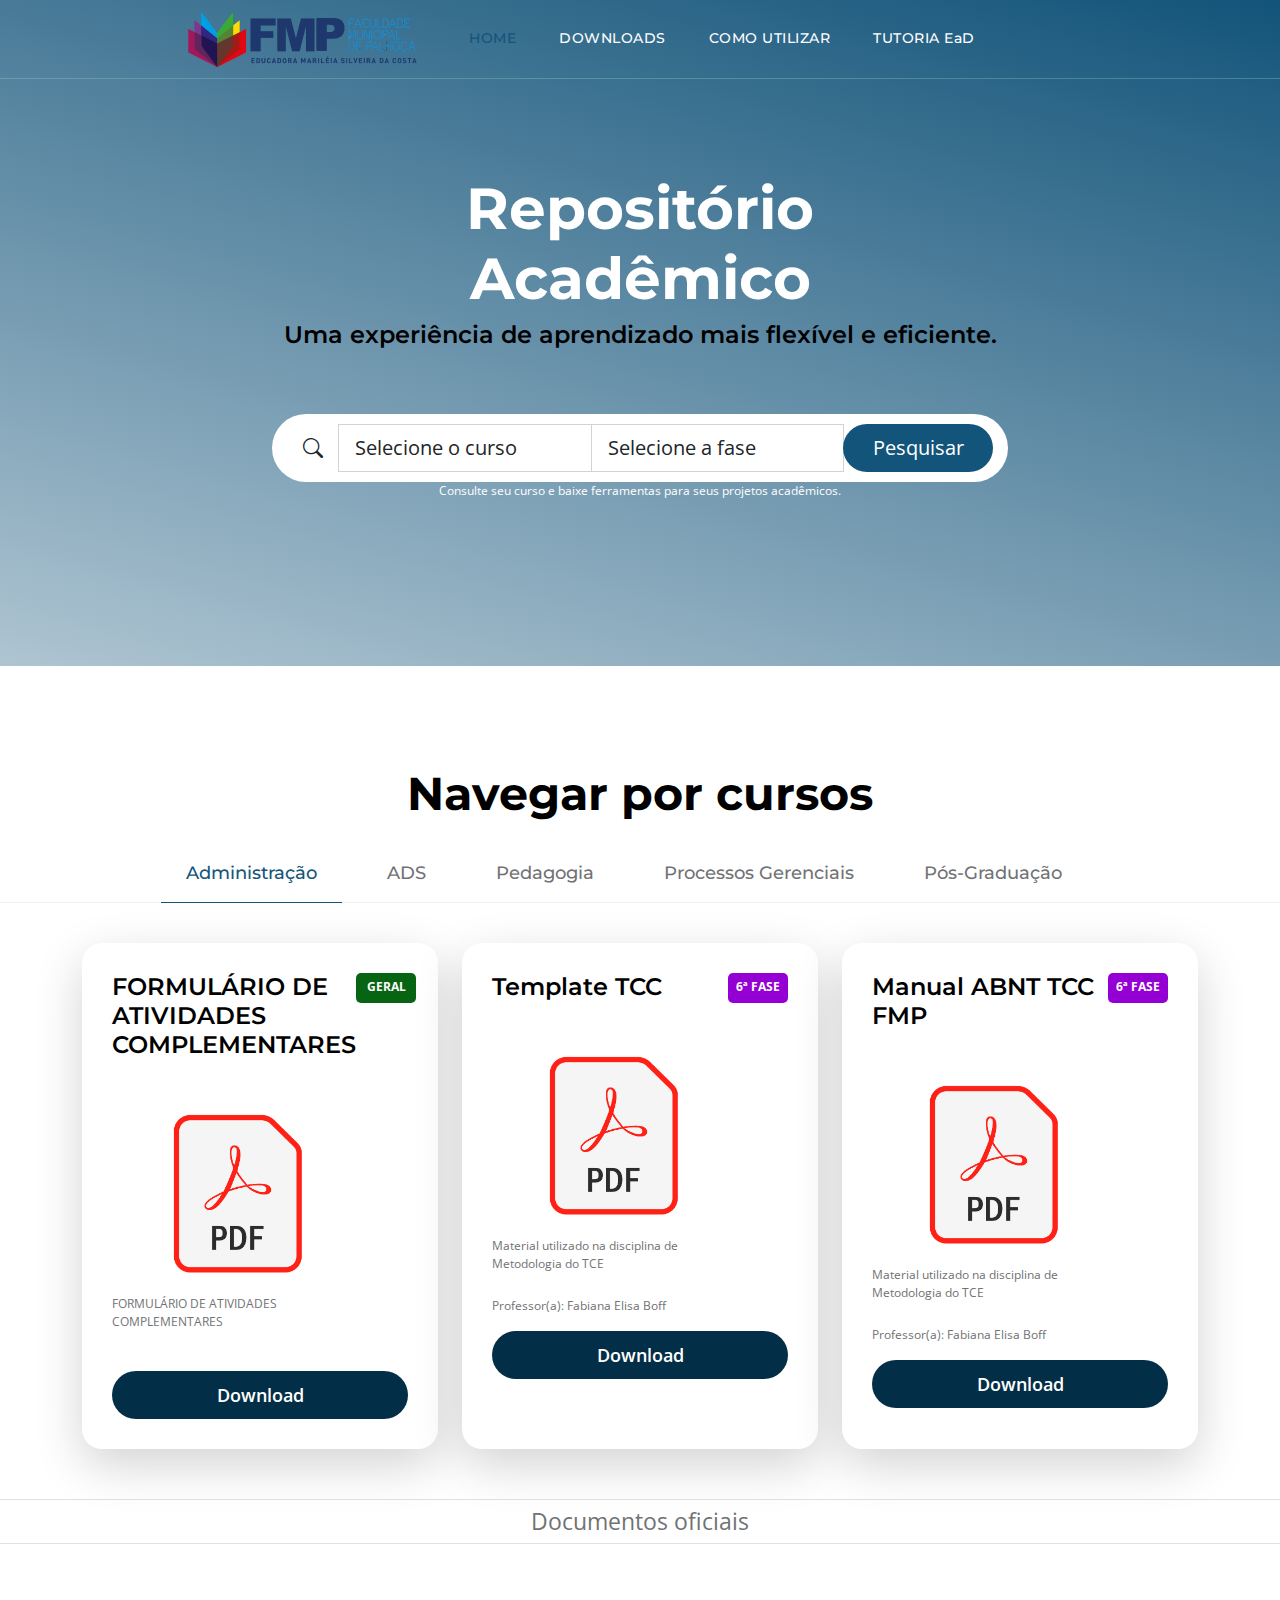
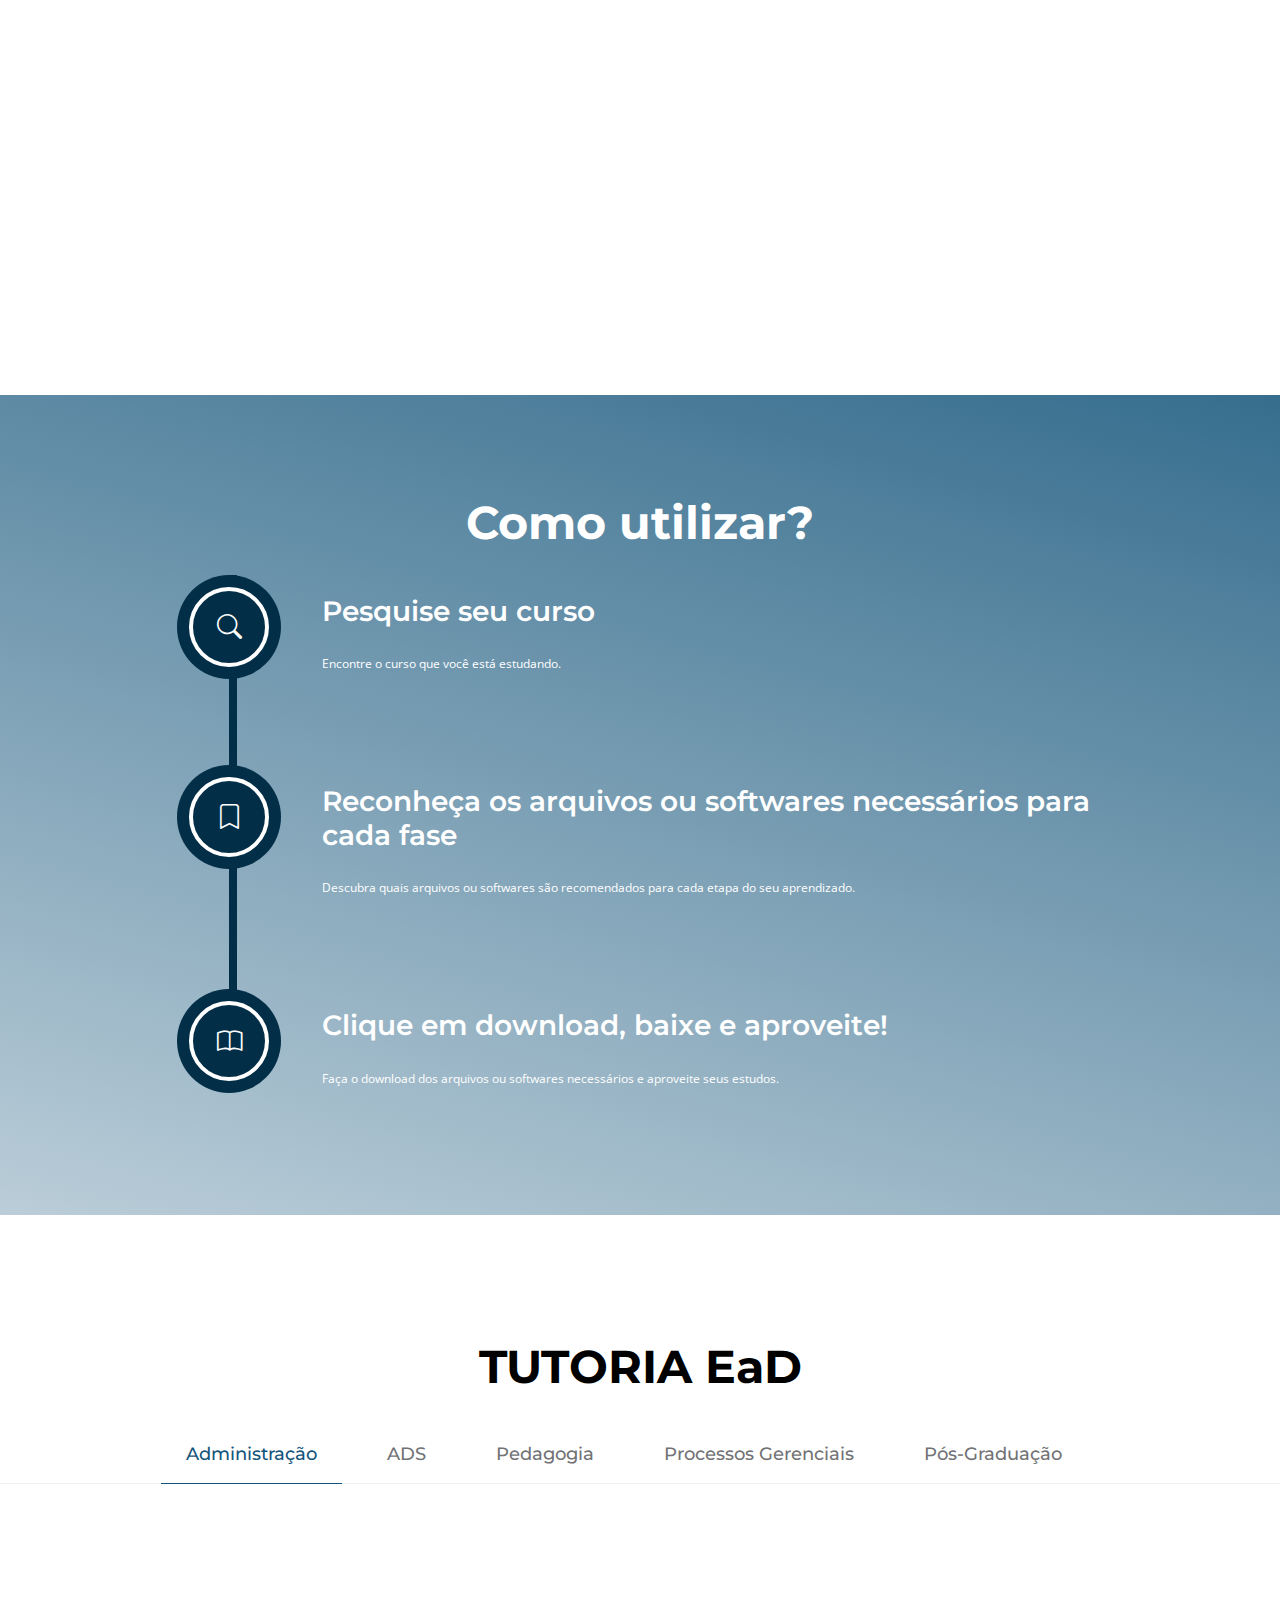
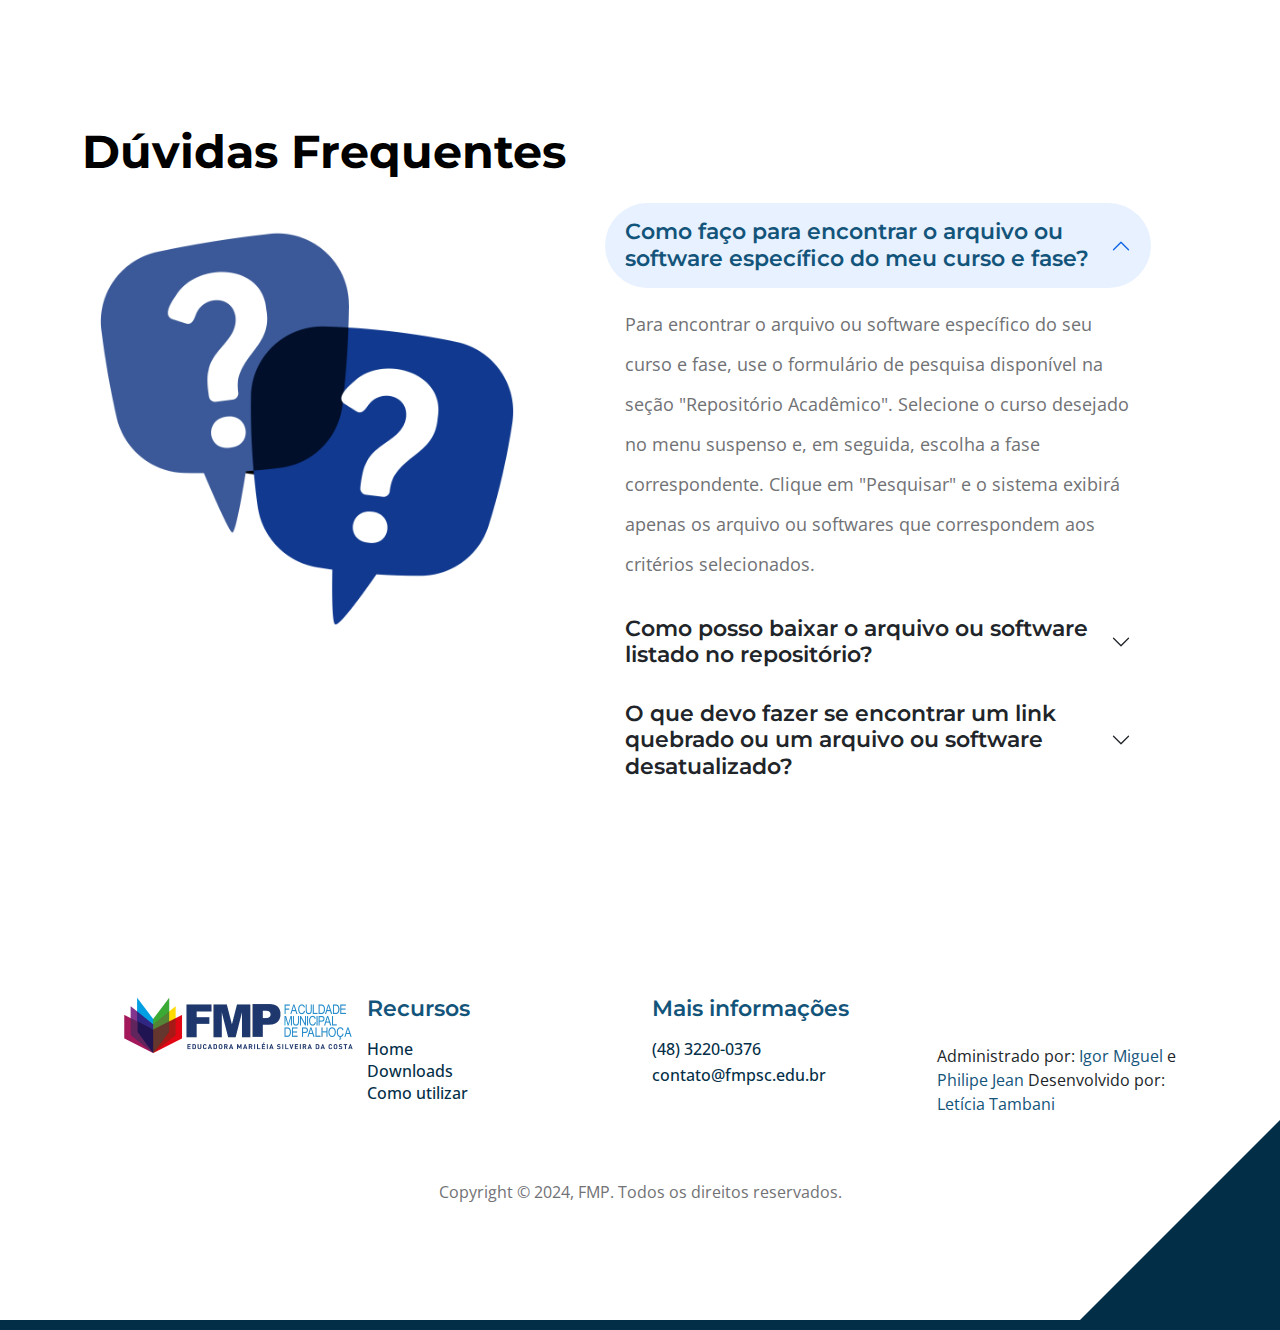
==== commit d56ef82c: "Add files via upload" ====
--- a/index.html
+++ b/index.html
@@ -34,7 +34,6 @@
                 <a class="nav-link click-scroll" href="#section_2">DOWNLOADS</a>
                 <a class="nav-link click-scroll" href="#section_3">COMO UTILIZAR</a>
                 <a class="nav-link click-scroll" href="#section_4">TUTORIA EaD</a>
-                <a class="nav-link" href="Certificado Aula Inaugural.html">CERTIFICADOS</a>
               </li>
             </ul>
           </div>
@@ -319,7 +318,7 @@
             </div>
             <div class="col-lg-3 col-md-4 col-12 mt-4 mt-lg-0 ms-auto">
               <br>
-              <br>Administrado por: <a rel="nofollow" href="https://www.linkedin.com/in/igor-miguel-raimundo-27b964286" target="_blank">Igor Miguel</a> e <a  rel="nofollow" href="#" target="_blank">Philipe Jean</a> Desenvolvido por: <a href="https://www.linkedin.com/in/let%C3%ADcia-tambani/">Letícia Tambani</a>
+              <br>Administrado por: <a rel="nofollow" href="https://www.linkedin.com/in/igor-miguel-raimundo-27b964286" target="_blank">Igor Miguel</a> e <a  rel="nofollow" href="https://www.linkedin.com/in/philipe-jean-58a5472b4/" target="_blank">Philipe Jean</a> Desenvolvido por: <a href="https://www.linkedin.com/in/let%C3%ADcia-tambani/">Letícia Tambani</a>
               </p>
             </div>
             <p class="copyright-text mt-lg-5 mt-4">Copyright © 2024, FMP. Todos os direitos reservados.
